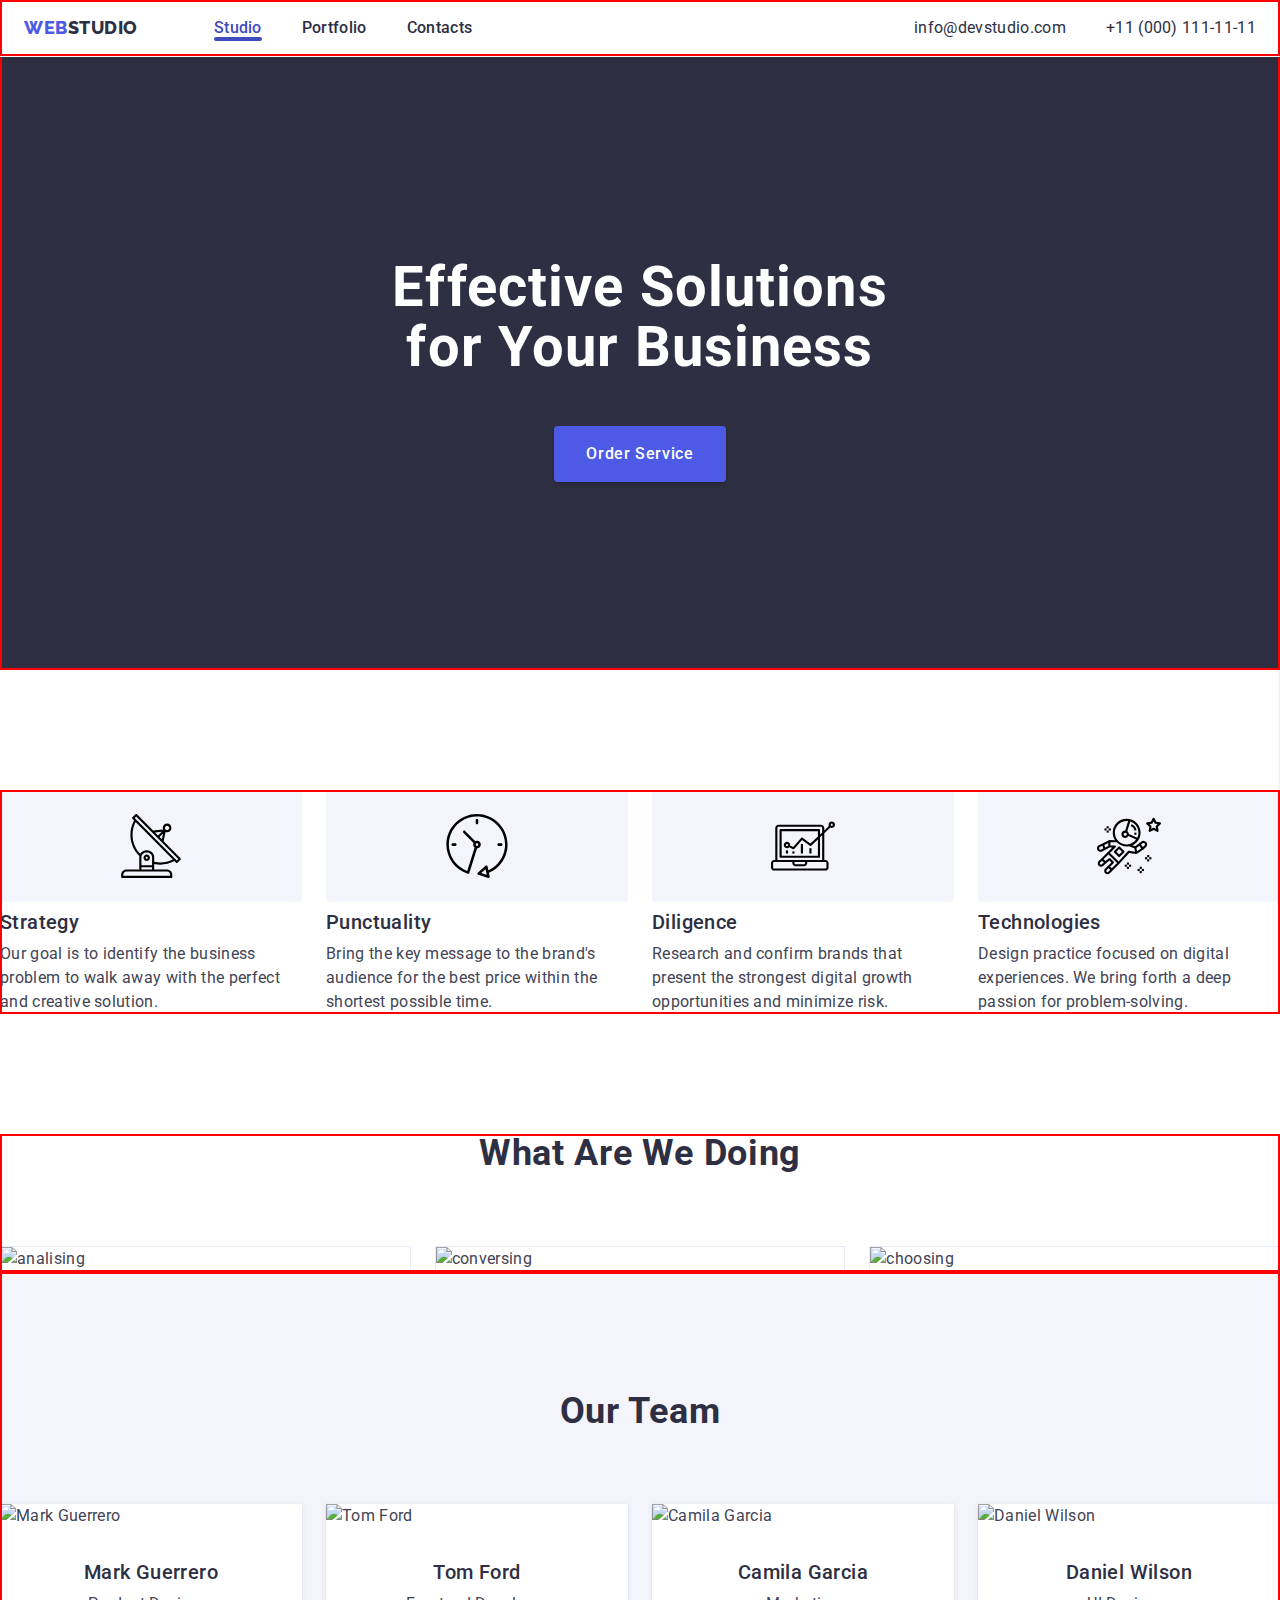
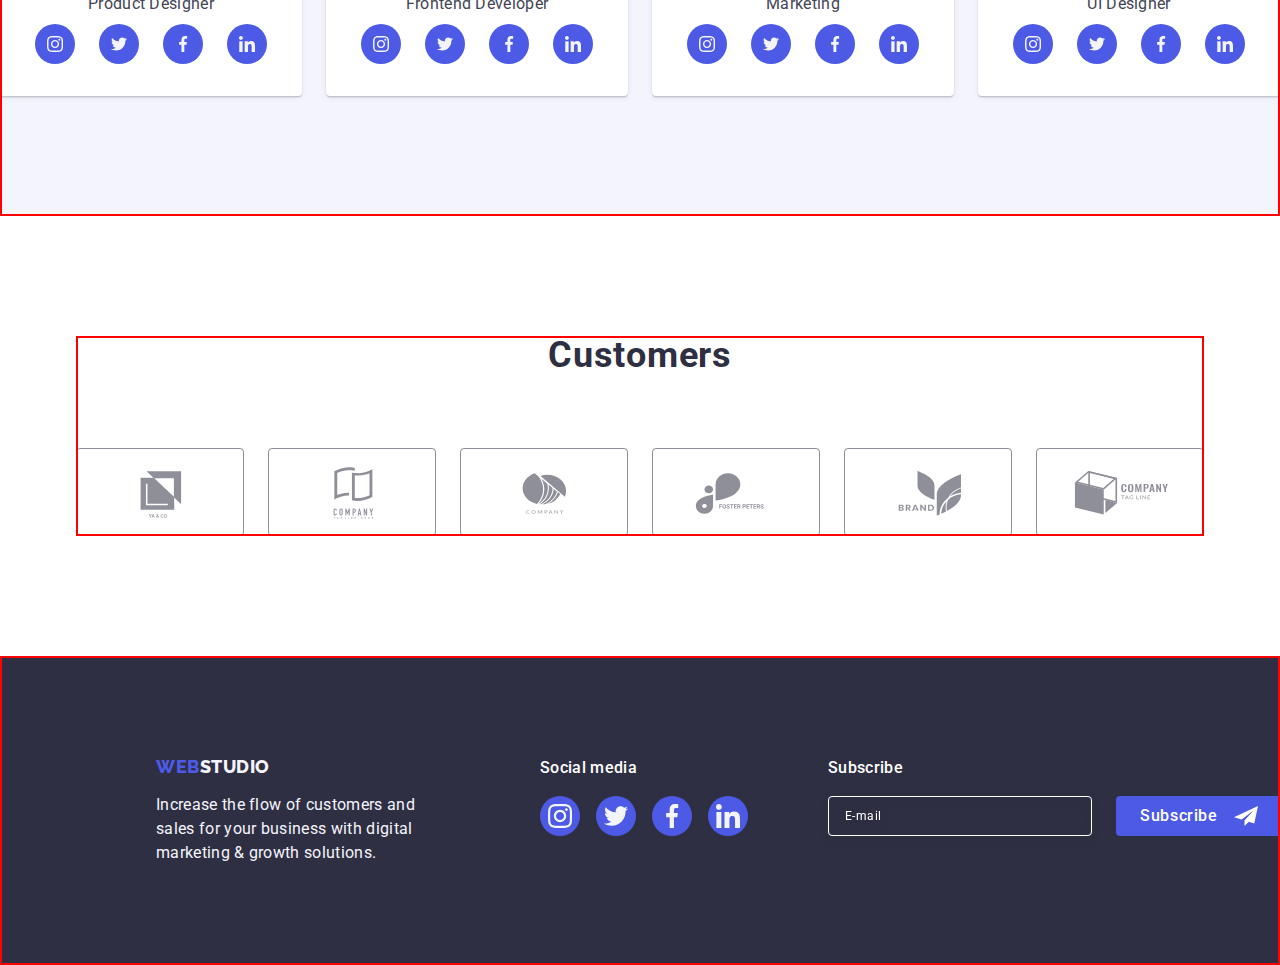
==== index.html @ 3c0c17c5 "menu" ====
<!DOCTYPE html>
<html lang=en>
    <head>
        <meta charset="utf-8"/>
        <meta name="viewport" content="width=device-width, initial-scale=1.0" />
        <title>Main page</title>
<!--Fonts-->     
        <link rel="preconnect" href="https://fonts.googleapis.com">
        <link rel="preconnect" href="https://fonts.gstatic.com" crossorigin>
        <link href="https://fonts.googleapis.com/css2?family=Raleway:wght@800&family=Roboto:wght@400;500;700&display=swap"
            rel="stylesheet">
<!--Normalize-->
        <link rel="stylesheet" href="https://cdn.jsdelivr.net/npm/modern-normalize@1.1.0/modern-normalize.min.css">

<!--Styles-->
        <link rel="stylesheet" href="./css/styles.css" />
</head>
    <body class="page">
        <header class="header">
            <div class="header-block container">
            <nav class="header-nav">
            <a class="logo link" href="./index.html">Web<span class="logo-studio">Studio</span></a>
            <ul class="list header-menu">
                <li class="header-list">
                    <a class="link header-link active" href="./index.html">Studio</a>
                </li>
                <li class="header-list">
                    <a class="link header-link" href="./portfolio.html">Portfolio</a>
                </li>
                <li class="header-list">
                    <a class="link header-link" href="">Contacts</a>
                </li>
            </ul>
            </nav>
            <address class="address">
            <ul class="list header-adress">
                <li class="address-list"><a class="link header-link" href="mailto:info@devstudio.com">info@devstudio.com</a></li>
                <li class="address-list"><a class="link header-link" href="tel:+110001111111">+11 (000) 111-11-11</a></li>
            </ul>
            </address>
            <button class="menu-toggle js-open-menu" aria-expanded="false" aria-controls="mobile-menu">
                <svg class="menu-toggle-icon" width="32" height="22">
                    <use href="./images/icons.svg#hamburger"></use>
                </svg>
            </button>
            </div>
        </header>
        <main class="main"> 
            <section class="section-top">
            <div class="container top-div">
            <h1 class="top-title">Effective Solutions 
                for Your Business</h1>
            <button class="top-btn" type="button" data-modal-open>Order Service</button>
            </div>
            </section>
            <section class="section preference">
                <div class="container preference-div">
                <h2 class="visually-hidden">Preferences</h2>
                <ul class="list preference-list">
                <li class="preference-block">
                    <div class="pref-icons">
                        <svg class="pref-svg" width="64" height="64">
                            <use href="./images/icons.svg#antenna"></use>
                        </svg>
                    </div>
                    <h3 class="preference-title">Strategy</h3>
                    <p class="preference-text">Our goal is to identify the business problem to walk away with the perfect and creative solution.</p>
                </li>
                <li class="preference-block">
                    <div class="pref-icons">
                        <svg class="pref-svg" width="64" height="64">
                            <use href="./images/icons.svg#clock"></use>
                        </svg>
                    </div>
                    <h3 class="preference-title">Punctuality</h3>
                    <p class="preference-text">Bring the key message to the brand's audience for the best price within the shortest possible time.</p>
                </li>
                <li class="preference-block">
                    <div class="pref-icons">
                        <svg class="pref-svg" width="64" height="64">
                            <use href="./images/icons.svg#diagram"></use>
                        </svg>
                    </div>
                    <h3 class="preference-title">Diligence</h3>
                    <p class="preference-text">Research and confirm brands that present the strongest digital growth opportunities and minimize risk.</p>
                </li>
                <li class="preference-block">
                    <div class="pref-icons">
                        <svg class="pref-svg" width="64" height="64">
                            <use href="./images/icons.svg#astronaut"></use>
                        </svg>
                    </div>
                    <h3 class="preference-title">Technologies</h3>
                    <p class="preference-text">Design practice focused on digital experiences. We bring forth a deep passion for problem-solving.</p>
                </li>
                </ul>
                </div>
            </section>
            <section class="section what">
                <div class="container what-div">
                <h2 class="section-title">What are we doing</h2>
                <ul class="list what-block">
                    <li class="what-item"><img src="./images/img1.jpg" alt="analising" width="360"></li>
                    <li class="what-item"><img src="./images/img2.jpg" alt="conversing" width="360"></li>
                    <li class="what-item"><img src="./images/img3.jpg" alt="choosing" width="360"></li>
                </ul>
                </div>
            </section>
            <section class="section team">
                <div class="container team-div">
                <h2 class="section-title">Our Team</h2>
                <ul class="team-list list">
                    <li class="team-item">
                        <img src="./images/teamcard1.jpg" alt="Mark Guerrero" width="264">
                        <div class="team-block">
                            <h3 class="team-title">Mark Guerrero</h3>
                            <p class="team-text">Product Designer</p>
                            <ul class="social-list">
                                <li class="social-links">
                                    <a href="" class="link" aria-label="instagram">
                                        <svg class="social-svg" width="16" height="16">
                                            <use href="./images/icons.svg#instagram"></use>
                                        </svg>
                                    </a>
                                </li>
                                <li class="social-links" aria-label="twitter">
                                    <a href="" class="link">
                                        <svg class="social-svg" width="16" height="16">
                                            <use href="./images/icons.svg#twitter"></use>
                                        </svg>
                                    </a>
                                </li>
                                <li class="social-links" aria-label="facebook">
                                    <a href="" class="link">
                                        <svg class="social-svg" width="16" height="16">
                                            <use href="./images/icons.svg#facebook"></use>
                                        </svg>
                                    </a>
                                </li>
                                <li class="social-links" aria-label="linkedin">
                                    <a href="" class="link">
                                        <svg class="social-svg" width="16" height="16">
                                            <use href="./images/icons.svg#linkedin"></use>
                                        </svg>
                                    </a>
                                </li>
                            </ul>
                        </div>
                    </li>
                    <li class="team-item">
                        <img src="./images/teamcard2.jpg" alt="Tom Ford" width="264">
                        <div class="team-block">
                            <h3 class="team-title">Tom Ford</h3>
                            <p class="team-text">Frontend Developer</p>
                            <ul class="social-list">
                                <li class="social-links">
                                    <a href="" class="link" aria-label="instagram">
                                        <svg class="social-svg" width="16" height="16">
                                            <use href="./images/icons.svg#instagram"></use>
                                        </svg>
                                    </a>
                                </li>
                                <li class="social-links" aria-label="twitter">
                                    <a href="" class="link">
                                        <svg class="social-svg" width="16" height="16">
                                            <use href="./images/icons.svg#twitter"></use>
                                        </svg>
                                    </a>
                                </li>
                                <li class="social-links" aria-label="facebook">
                                    <a href="" class="link">
                                        <svg class="social-svg" width="16" height="16">
                                            <use href="./images/icons.svg#facebook"></use>
                                        </svg>
                                    </a>
                                </li>
                                <li class="social-links" aria-label="linkedin">
                                    <a href="" class="link">
                                        <svg class="social-svg" width="16" height="16">
                                            <use href="./images/icons.svg#linkedin"></use>
                                        </svg>
                                    </a>
                                </li>
                            </ul>
                        </div>
                    </li>
                    <li class="team-item">
                        <img src="./images/teamcard3.jpg" alt="Camila Garcia" width="264">
                        <div class="team-block">
                            <h3 class="team-title">Camila Garcia</h3>
                            <p class="team-text">Marketing</p>
                            <ul class="social-list">
                                <li class="social-links">
                                    <a href="" class="link" aria-label="instagram">
                                        <svg class="social-svg" width="16" height="16">
                                            <use href="./images/icons.svg#instagram"></use>
                                        </svg>
                                    </a>
                                </li>
                                <li class="social-links" aria-label="twitter">
                                    <a href="" class="link">
                                        <svg class="social-svg" width="16" height="16">
                                            <use href="./images/icons.svg#twitter"></use>
                                        </svg>
                                    </a>
                                </li>
                                <li class="social-links" aria-label="facebook">
                                    <a href="" class="link">
                                        <svg class="social-svg" width="16" height="16">
                                            <use href="./images/icons.svg#facebook"></use>
                                        </svg>
                                    </a>
                                </li>
                                <li class="social-links" aria-label="linkedin">
                                    <a href="" class="link">
                                        <svg class="social-svg" width="16" height="16">
                                            <use href="./images/icons.svg#linkedin"></use>
                                        </svg>
                                    </a>
                                </li>
                            </ul>
                        </div>
                    </li>
                    <li class="team-item">
                        <img src="./images/teamcard4.jpg" alt="Daniel Wilson" width="264">
                        <div class="team-block">
                            <h3 class="team-title">Daniel Wilson</h3>
                            <p class="team-text">UI Designer</p>
                            <ul class="social-list">
                                <li class="social-links">
                                    <a href="" class="link" aria-label="instagram">
                                        <svg class="social-svg" width="16" height="16">
                                            <use href="./images/icons.svg#instagram"></use>
                                        </svg>
                                    </a>
                                </li>
                                <li class="social-links" aria-label="twitter">
                                    <a href="" class="link">
                                        <svg class="social-svg" width="16" height="16">
                                            <use href="./images/icons.svg#twitter"></use>
                                        </svg>
                                    </a>
                                </li>
                                <li class="social-links" aria-label="facebook">
                                    <a href="" class="link">
                                        <svg class="social-svg" width="16" height="16">
                                            <use href="./images/icons.svg#facebook"></use>
                                        </svg>
                                    </a>
                                </li>
                                <li class="social-links" aria-label="linkedin">
                                    <a href="" class="link">
                                        <svg class="social-svg" width="16" height="16">
                                            <use href="./images/icons.svg#linkedin"></use>
                                        </svg>
                                    </a>
                                </li>
                            </ul>
                        </div>
                    </li>
                </ul>
                </div>
            </section>
            <section class="section clients">
                <div class="container clients-div">
                    <h2 class="section-title">Customers</h2>
                    <ul class="clients-list">
                        <li class="clients-block">
                          <a href="" class="clients-links link">      
                            <svg class="clients-logo" width="104" height="56">
                                <use href="./images/icons.svg#logoc1"></use>
                            </svg>
                          </a>  
                        </li>
                        <li class="clients-block">
                          <a href="" class="clients-links link">      
                            <svg class="clients-logo" width="104" height="56">
                                <use href="./images/icons.svg#logoc2"></use>
                            </svg>
                          </a>  
                        </li>
                        <li class="clients-block">
                          <a href="" class="clients-links link">      
                            <svg class="clients-logo" width="104" height="56">
                                <use href="./images/icons.svg#logoc3"></use>
                            </svg>
                          </a>  
                        </li>
                        <li class="clients-block">
                          <a href="" class="clients-links link">      
                            <svg class="clients-logo" width="104" height="56">
                                <use href="./images/icons.svg#logoc4"></use>
                            </svg>
                          </a>  
                        </li>
                        <li class="clients-block">
                          <a href="" class="clients-links link">      
                            <svg class="clients-logo" width="104" height="56">
                                <use href="./images/icons.svg#logoc5"></use>
                            </svg>
                          </a>  
                        </li>
                        <li class="clients-block">
                          <a href="" class="clients-links link">      
                            <svg class="clients-logo" width="104" height="56">
                                <use href="./images/icons.svg#logoc6"></use>
                            </svg>
                          </a>  
                        </li>
                    </ul>
                </div>
            </section>
        </main>
        <footer class="footer">
            <div class="footer-block container">
                <div class="footer-logo-block">
                    <a class="footer-logo logo link" href="./index.html">Web<span class="logo-studio">Studio</span></a>
                    <p class="footer-text">Increase the flow of customers and sales for your business with digital marketing & growth solutions.</p>
                </div>
                <div class="footer-social-block">
                    <p class="footer-social-title">Social media</p>
                    <ul class="footer-list">
                        <li class="footer-social">
                            <a href="" class="footer-social-links link">
                            <svg class="footer-svg" width="24" height="24">
                                <use href="./images/icons.svg#instagram"></use>
                            </svg>
                            </a>
                            </li>
                        <li class="footer-social">
                            <a href="" class="footer-social-links link">
                                <svg class="footer-svg" width="24" height="24">
                                    <use href="./images/icons.svg#twitter"></use>
                                </svg>
                            </a>
                        </li>
                        <li class="footer-social">
                            <a href="" class="footer-social-links link">
                                <svg class="footer-svg" width="24" height="24">
                                    <use href="./images/icons.svg#facebook"></use>
                                </svg>
                            </a>
                        </li>
                        <li class="footer-social">
                            <a href="" class="footer-social-links link">
                                <svg class="footer-svg" width="24" height="24">
                                    <use href="./images/icons.svg#linkedin"></use>
                                </svg>
                            </a>
                        </li>
                    </ul>
                </div>
                <div class="footer-subs-block">
                    <p class="footer-subs-title">Subscribe</p>
                    <form class="footer-subs-form">
                        <label class="footer-subs-label">
                            <input type="email" name="subs-email" class="footer-subs-input" placeholder="E-mail"/>
                        </label>
                        <button type="submit" class="btn-footer">Subscribe
                            <svg class="footer-subs-svg" width="24" height="24">
                                <use href="./images/icons.svg#plane"></use>
                            </svg>
                        </button>
                    </form>
                </div>
            </div>
        </footer>
            <div class="modalwind is-hidden" data-modal>
                <div class="modal-form">
                <button class="modal-btn" type="button" data-modal-close>
                    <svg class="modal-svg" width="8" height="8">
                        <use href="./images/icons.svg#close"></use>
                    </svg>
                </button>
                <p class="form_capitel">Leave your contacts and we will call you back</p>
                <form name="callback_form" class="callback-form">
                    <div class="modal-form-block">
                    <label class="modal-form-field" for="user-name">Name</label>
                        <div class=modal-form-label>
                            <input id="user-name" class="modal-form-input" type="text" name="user-name" />
                            <svg class="modal-form-icon" width="18" height="24">
                                <use href="./images/icons.svg#person"></use>
                            </svg>
                        </div>
                    </div>
                    <div class="modal-form-block">
                        <label class="modal-form-field" for="user-phone">Phone</label>
                        <div class=modal-form-label>
                            <input class="modal-form-input" id="user-phone" type="tel" name="user-phone" />
                            <svg class="modal-form-icon" width="18" height="24">
                                <use href="./images/icons.svg#phone"></use>
                            </svg>
                        </div>
                    </div>
                    <div class="modal-form-block">
                    <label class="modal-form-field" for="user-email">Email</label>
                        <div class=modal-form-label>
                            <input class="modal-form-input" id="user-email" type="email" name="user-email" />
                            <svg class="modal-form-icon" width="18" height="24">
                                <use href="./images/icons.svg#email"></use>
                            </svg>
                        </div>
                    </div>
                    <div class="modal-form-comment">
                    <label class="modal-form-field" for="user-comment">Comment</label>
                        <textarea name="user-comment" class="modal-form-textarea" id="user-comment" placeholder="Text input" rows="4"></textarea>
                    </div>
                    <div class="modal-agreement-block">
                        <input class="modal-form-checkbox visually-hidden" type="checkbox" name="user-privacy" id="user-privacy" value="true"/>
                        <label class="modal-form-agreement" for="user-privacy">
                        <span class="modal-form-custom-checkbox">
                            <svg class="modal-form-checkbox-icon" width="10" height="8">
                                <use href="./images/icons.svg#click"></use>
                            </svg>
                        </span>
                        I accept the terms and conditions of the
                        <a class="modal-form-link link" href="#">Privacy Policy</a>
                        </label>
                    </div>
                    <button type="submit" class="submit-btn">Send</button>
                </form>
                </div>
            </div>
        <div class="menu-container js-menu-container" id="mobile-menu">
            <button class="modal-btn js-close-menu" type="button">
                <svg class="modal-svg" width="8" height="8">
                    <use href="./images/icons.svg#close"></use>
                </svg>
            </button>
        
            <ul class="mobile-menu">
                <li class="mobile-menu-item">
                    <a class="mobile-menu-link link" href="">Studio</a>
                </li>
                <li class="mobile-menu-item">
                    <a class="mobile-menu-link link" href="">Portfolio</a>
                </li>
                <li class="mobile-menu-item">
                    <a class="mobile-menu-link link" href="">Contacts</a>
                </li>
            </ul>
            <ul class="list mobile-adress">
                <li class="mobile-address-item">
                    <a class="link mobile-phone" href="tel:+110001111111">+11 (000) 111-11-11</a>
                </li>
                <li class="mobile-address-item">
                    <a class="link mobile-email" href="mailto:info@devstudio.com">info@devstudio.com</a>
                </li>
            </ul>
            <ul class="mobile-networks">
                <li class="mobile-networks-item">
                    <a href="" class="link mobile-networks-link" aria-label="instagram">
                        <svg class="mobile-networks-icon" width="24" height="24">
                            <use href="./images/icons.svg#instagram"></use>
                        </svg>
                    </a>
                </li>
                <li class="mobile-networks-item" aria-label="twitter">
                    <a href="" class="link mobile-networks-link">
                        <svg class="mobile-networks-icon" width="24" height="24">
                            <use href="./images/icons.svg#twitter"></use>
                        </svg>
                    </a>
                </li>
                <li class="mobile-networks-item" aria-label="facebook">
                    <a href="" class="link mobile-networks-link">
                        <svg class="mobile-networks-icon" width="24" height="24">
                            <use href="./images/icons.svg#facebook"></use>
                        </svg>
                    </a>
                </li>
                <li class="mobile-networks-item" aria-label="linkedin">
                    <a href="" class="link mobile-networks-link">
                        <svg class="mobile-networks-icon" width="24" height="24">
                            <use href="./images/icons.svg#linkedin"></use>
                        </svg>
                    </a>
                </li>
            </ul>
        </div>
        <script src="./js/modal.js"></script>
        <script src="./js/mobile-menu.js"></script>
    </body>
</html>
---- css/styles.css ----
:root {
    --primary-color: #4D5AE5;
    --pressed-color: #404BBF;
    --dark-color: #2E2F42;
    --seccess-color: #31D0AA;
    --text-color:#434455;
    --subtitle-color: #8E8F99;
    --accent-color:#E7E9FC;
    --light-color: #F4F4FD;
    --overlay-color: #2E2F42;
    --hero-back-color:#2E2F42;
    --white-back-color: #FFFFFF;
    --modal-back-color: #FCFCFC;
  }

body {
    font-family: Roboto, sans-serif;
    font-size: 16px;
    line-height: 24px;
    letter-spacing: 0.32px;
    color: var(--text-color);
    background-color: var(--white-back-color);
}

h1,
h2,
h3,
h4,
h5,
h6,
p {
    margin: 0;
}

ol,ul {
list-style: none;
margin: 0;
padding-left: 0;
}

a {
    text-decoration:none;
    color:currentColor
  }

h2 {
 color: var(--dark-color);
text-align: center;
font-size: 36px;
font-weight: 700;
line-height: 1.11;
letter-spacing: 0.72px;
text-transform: capitalize;
}

h3 {
    color: var(--dark-color);
    font-size: 20px;
    font-weight: 500;
    letter-spacing: 0.4px;
    line-height: 1.2;
}

img {
    display: block;
    max-width: 100%;
    height: auto;
}

button {
    cursor: pointer;
    border: none;
    border-radius: 4px;
}
.container {
    min-width: 320px;
    max-width:428px;
    margin-left: auto;
    margin-right: auto;
    padding-left: 16px;
    padding-right: 16px;

    outline: red 2px solid;
    outline-offset: -2px;
}

@media only screen and (min-width: 768px) {
  .container {
      max-width: 768px;
  } 
}

@media only screen and (min-width: 1128px) {
    .container {
        max-width: 1440px;
        padding: 0;
    }
}

.visually-hidden {
    position: absolute;
    width: 1px;
    height: 1px;
    margin: -1px;
    border: 0;
    padding: 0;
    white-space: nowrap;
    clip-path: inset(100%);
    clip: rect(0 0 0 0);
    overflow: hidden;
}

.link {
    text-decoration: none;
    list-style: none;
}
.link:hover,
.link:focus {
    color: var(--pressed-color);
}
.page {
}
/* HEADER */
.header {
    width: 100%;
    position: fixed;
    z-index: 1;
    border-bottom: 1px solid var(--modal-back-color);
    background: var(--white-back-color);
    box-shadow: 0px 1px 6px 0px rgba(46, 47, 66, 0.08), 0px 1px 1px 0px rgba(46, 47, 66, 0.16), 0px 2px 1px 0px rgba(46, 47, 66, 0.08);

}
.header-block {
    padding: 16px 24px;
    display: flex;
    align-items: center;
    background: var(--white-back-color);
}
.header-nav {
    display: flex;
    align-items: center;
}
.logo { 
    font-size: 18px;
    font-family: "Raleway", sans-serif;
    font-weight: 800;
    line-height: 1.17;
    letter-spacing: 0.54px;
    text-transform: uppercase;
    color: var(--primary-color);
    margin-right: 76px;
}
.logo-studio {
    color: var(--dark-color)
}
.header-menu {
    gap: 40px;
    display: flex;
}

.header-link {
    position: relative;
    color: var(--dark-color);
    transition: color 250ms cubic-bezier(0.4, 0, 0.2, 1);
}
.header-list {
    color: var(--dark-color);
    font-weight: 500;
    display: flex;
    gap: 20px;
}
.header-link:focus,
.header-link:hover {
    color: var(--pressed-color);
}
.header-link.active {
    color: var(--pressed-color);
}
.header-link.active::after {
    content: '';
    display: block;
    position: absolute;
    bottom:-1px;
    left:0;
    width: 100%;
    height: 4px;
    border-radius: 2px;
    border-color: transparent;
    background: var(--pressed-color);
}
.address {
    font-style: normal;
    margin-left: auto;
}
.header-adress {
    display: flex;
    gap: 40px;
    justify-content: end;
    transition: color 250ms cubic-bezier(0.4, 0, 0.2, 1);
}
@media only screen and (max-width: 767px) {
.header-adress {
    display: none;
  }
  .header-menu {
    display: none;
  }
}
/* MAIN */

.main {
}
.section {
}
.section-top {
    max-width: 1440px;
    margin: 0 auto;
}
.top-div {
    display: flex;
    flex-direction: column;
    align-items: center;
    justify-content: center;
    background-color: var(--dark-color);
    padding: 188px 0;
    background-image: linear-gradient(rgba(46, 47, 66, 0.70), rgba(46, 47, 66, 0.70)),
        url("../images/topbg.jpg");
    background-repeat: no-repeat;
    background-position: center;
    background-size: cover;
    padding-top: 258px;
}
.top-title {
color: var(--white-back-color);
font-size: 56px;
font-weight: 700;
line-height: 1.07;
letter-spacing: 1.12px;
text-align: center;
max-width: 496px;
}

@media only screen and (max-width: 767px) {
   .top-title {
    font-size: 36px;
    letter-spacing: 0.72px;
    text-transform: capitalize;
  }
}

.top-btn {
display: block;
color: var(--white-back-color);
font-weight: 500;
letter-spacing: 0.64px;
line-height: 1.5;
background-color: var(--primary-color);
cursor: pointer;
min-width: 169px; 
height: 56px;
padding: 16px 32px;
border-radius: 4px ;
gap: 10px;
box-shadow: 0px 4px 4px 0px #00000026;
margin-top: 72px;
transition: background-color 250ms cubic-bezier(0.4, 0, 0.2, 1);
}

@media only screen and (min-width: 768px) {
  .top-btn {
    margin-top: 36px;
  }
}

@media only screen and (min-width: 1128px) {
    .top-btn {
        margin-top: 48px;
    }
}
.top-btn:focus,
.top-btn:hover {
    background-color: var(--pressed-color);
}
.preference {
    padding: 96px 0;
}
@media only screen and (min-width: 1128px) {
.preference {
        padding: 120px 0;
    }
}

.preference-list {
    display: flex;
    column-gap: 24px;
    row-gap: 72px;
    flex-wrap: wrap;
}
@media only screen and (max-width: 767px) {
    .preference-list {
    flex-direction: column;

  }
}
@media only screen and (min-width: 768px) {
    .preference-block {
        width: calc((100% - 24px) / 2);
    }
}

@media only screen and (min-width: 1128px) {
  .preference-block {
      width: calc((100% - 72px) / 4);
  } 
}

.pref-icons {
    width:100%;
    height:112px;
    flex-shrink: 0;
    border-radius: 4px;
    background-color: var(--light-color);
    display: flex;
    align-items: center;
    justify-content: center;
    margin-bottom: 8px;
}
@media only screen and (max-width: 1127px) {
.pref-icons {
    display: none;
  }
}
.pref-svg {
    margin: 24px 100px;
}

.preference-title { 
    margin-bottom: 8px;
}

@media only screen and (max-width: 1127px) {
  .preference-title {
    margin-bottom: 8px;
    font-size: 36px;
    font-weight: 700;
    line-height: 1.11;
    letter-spacing: 0.72px;
    text-transform: capitalize;
  }
  .preference-text {
    font-size: 16px;
    font-weight: 500;
    line-height: 1.5;
    letter-spacing: 0.32px;
  } 
}
@media only screen and (max-width: 1127px) {
  .what {
      padding-bottom: 120px;
      display: none;
  } 
}
.what .section-title {
    margin-bottom: 72px;
}
.what-block {
    display: flex;
    gap: 24px;
}
.what-item {
    border: 1px solid var(--accent-color);
    width: calc((100% - 48px) / 3);
}
.team {

}
.team-div {
    background-color: var(--light-color);
    padding: 96px 0;
}
@media only screen and (min-width: 1128px) {
  .team-div {
      padding: 120px 0;
  } 
}
.team img {
 
}
.team-block {
    padding: 32px 0;
}
.team .section-title {
    margin-bottom: 72px;
}
.team-list {
    display: flex;
    flex-direction: column;
    flex-wrap: wrap;
    row-gap: 72px;
    column-gap: 24px;
    align-items: center;
    justify-content: center;
}
@media only screen and (min-width: 768px) {
  .team-list {
    flex-direction:row;
  }
}

.team-item {
    background: var(--white-back-color);
    border-radius: 0px 0px 4px 4px;
    box-shadow: 0px 1px 6px rgba(46, 47, 66, 0.08),
            0px 1px 1px rgba(46, 47, 66, 0.16),
            0px 2px 1px rgba(46, 47, 66, 0.08);
}
@media only screen and (min-width: 1128px) {
  .team-item {
      width: calc((100% - 72px) / 4);
  } 
}

.team-title {
    line-height: 1.2;
    text-align: center;
    margin-bottom: 8px
}
.team-text {
    text-align: center;
}
.social-list {
    display: flex;
    justify-content: center;
    align-items: center;
    gap: 24px;
    margin-top: 8px;
}

.social-links {
    width: 40px;
    height: 40px;
    flex-shrink: 0;
}
.social-links .link {
    width: 100%;
    height: 100%;
    background-color: var(--primary-color);
    border-radius:50%;
    display: flex;
    align-items: center;
    justify-content: center;
    transition: background-color 250ms cubic-bezier(0.4, 0, 0.2, 1);
}
.social-links .link:focus,
.social-links .link:hover {
background-color: var(--pressed-color);
}

.social-svg {
    margin: 12px;
    fill: var(--light-color)}

.clients {
    display: flex;
    justify-content: center;
    align-items: center;
    padding: 96px 0
}
@media only screen and (min-width: 1128px) {
  .clients {
      padding: 120px 0
  }
}
.clients-div .section-title {
        margin-bottom: 72px;
}
.clients-div {
    padding: 0;
    flex-shrink: 0;
}
@media only screen and (min-width: 768px) {
    .clients-div {
        max-width: 552px;
    }
}
@media only screen and (min-width: 1128px) {
  .clients-div {
      max-width: 1128px;
      height: 200px;
  }
}
.clients-list {
    display: flex;
    flex-wrap: wrap;
    align-items: center;
    justify-content: center;
    row-gap: 72px;
    column-gap: 16px;
}

@media only screen and (min-width: 768px) {
  .clients-list {
    column-gap: 24px;
  }
}

@media only screen and (min-width: 1128px) {
  .clients-list {
      display: flex;
      align-items: flex-start;
  } 
}
.clients-block {
    width: 168px;
    height: 88px;
    flex-shrink: 0;
}
@media only screen and (max-width: 767px) {
  .clients-block {
      width: 190px;
  }
}
.clients-links {
    width: 100%;
    height: 100%;
    border: 1px solid var(--subtitle-color);
    border-radius:4px;
    display: flex;
    justify-content: center;
    align-items: center;
    color: var(--subtitle-color);
    transition: border-color 250ms cubic-bezier(0.4, 0, 0.2, 1),
        color 250ms cubic-bezier(0.4, 0, 0.2, 1);
}
.clients-links:focus,
.clients-links:hover {
    color: var(--pressed-color);
    border-color: var(--pressed-color);
}
.clients-logo {
    margin: 16px 32px;
    fill: currentColor;
}
@media only screen and (max-width: 767px) {
  .clients-logo {
      margin: 16px 40px;
  }
}
/* FOOTER */

.footer {

}

.footer-block {
    padding: 96px 0;
    background-color: var(--dark-color);
    display: flex;
    gap: 72px;
    flex-direction: column;
    justify-content: center;
    align-items: center;
}
@media only screen and (min-width: 768px) {
  .footer-block {
    flex-wrap: wrap;
      flex-direction: row;
      justify-content: left;
      align-items: flex-start;
      gap: 24px;
    padding: 96px 0 96px 108px;
  } 
}
@media only screen and (min-width: 1128px) {
  .footer-block {
        padding: 100px 0 100px 156px;
        flex-wrap: nowrap;
      align-items: baseline;
      gap: 0;
  } 
}
@media only screen and (max-width: 767px) {
  .footer-logo-block {
    display: flex;
    flex-direction: column;
    align-items: center;
  } 
}
.footer-logo {
    display: inline-block;
    margin-bottom: 16px;
    margin-right: 0;
}
.footer .logo-studio {
    color: var(--light-color);
}
.footer-text {
    width: 264px;
    color: var(--light-color);
}
.footer-social-block {
    margin-left: 0px;
        display: flex;
        margin-left: 0px;
        flex-wrap: wrap;
        justify-content: center;
        flex-direction: column;
        align-items: center;
}    
@media only screen and (min-width: 768px) {
    .footer-social-block {
        margin-left: 0px;
        align-items: start;
        flex-direction: column;
    }
}

@media only screen and (min-width: 1128px) {
  .footer-social-block {
      margin-left: 120px;
  } 
}
.footer-social-title {
    color: var(--white-back-color);
    font-size: 16px;
    font-weight: 500;
    line-height: 24px;
    letter-spacing: 0.32px;
    margin-bottom: 16px;
}
.footer-list {
    flex-direction: row;
    display: flex;
    align-items: flex-start;
    gap: 16px;
}

.footer-social {
    width: 40px;
    height: 40px;
    flex-shrink: 0;
}
.footer-social-links {
    width: 100%;
    height: 100%;
    flex-shrink: 0;
    border-radius: 50%;
    background-color: var(--primary-color);
    display: flex;
    justify-content: center;
    align-items: center;
    transition: background-color 250ms cubic-bezier(0.4, 0, 0.2, 1);
}
.footer-social-links:hover,
.footer-social-links:focus {
    background-color: var(--seccess-color);
}
.footer-svg {
    fill: var(--light-color);
    margin: 8px;
}

  .footer-subs-block {
      margin-left: 0px;
  } 
@media only screen and (min-width: 1128px) {
    .footer-subs-block {
        margin-left: 80px;
    }
}

.footer-subs-title {
    color: var(--white-back-color);
    font-weight: 500;
    line-height: 1.5;
    letter-spacing: 0.32px;
    margin-bottom: 16px;
}

@media only screen and (max-width: 767px) {
  .footer-subs-title {
text-align: center;
      margin-bottom: 16px;
  } 
}
.footer-subs-form {
    display: flex;
    gap: 24px;
}
@media only screen and (max-width: 767px) {
  .footer-subs-form {
      display: flex;
      flex-direction: column;
      justify-content: center;
      align-items: center;
      gap: 16px;
  } 
}
.footer-subs-label {}

.footer-subs-input {
    width: 264px;
    height: 40px;
    flex-shrink: 0;
    background-color: transparent;
    border-radius: 4px;
    border: 1px solid var(--white-back-color);
    filter: drop-shadow(0px 4px 4px rgba(0, 0, 0, 0.15));
    padding-left: 16px;
    color: var(--white-back-color);
    font-size: 12px;
    font-weight: 400;
    line-height: 1.5;
    letter-spacing: 0.48px;
}
.footer-subs-input::placeholder {
    color: var(--white-back-color);
}

.btn-footer {
    display: flex;
    min-width: 165px;
    height: 40px;
    padding: 8px 24px;
    justify-content: center;
    align-items: center;
    border-radius: 4px;
    background: var(--primary-color);
    border: none;
    color: var(--white-back-color);
    font-weight: 500;
    line-height: 1.5;
    letter-spacing: 0.64px;
    font-size: 16px;
}

.footer-subs-svg {
    margin-left: 16px;
    fill: var(--white-back-color);
}

/* PORTFOLIO */

.port {
    padding-top: 172px;
    padding-bottom: 120px;
}
.filter {
    display: flex;
    gap: 24px;
    justify-content: center;
    margin-bottom: 72px;
}
.filter-list {
}
.filter-btn {
    color: var(--primary-color);
    font-family: "Roboto", sans-serif;
    line-height: 1.5;
    font-weight: 500;
    letter-spacing: 0.04em;
    cursor: pointer;
    background-color: var(--light-color);
    padding: 12px 24px 12px 24px ;
    border-radius: 4px;
    border: 1px solid var(--accent-color);
    transition: color 250ms cubic-bezier(0.4, 0, 0.2, 1),
        background-color 250ms cubic-bezier(0.4, 0, 0.2, 1),
        border-color 250ms cubic-bezier(0.4, 0, 0.2, 1),
        box-shadow 250ms cubic-bezier(0.4, 0, 0.2, 1);
}
.filter-btn:hover,
.filter-btn:focus {
    color: var(--white-back-color);
    background-color: var(--pressed-color);
    border: 1px solid transparent;
    box-shadow: 0px 3px 1px rgba(0, 0, 0, 0.1), 0px 2px 1px rgba(0, 0, 0, 0.08), 0px 2px 2px rgba(0, 0, 0, 0.12);
}

.portfolio-list {
    flex-wrap: wrap;
    column-gap: 24px;
    row-gap: 48px;
}
.cards{
}
.overlay-block {
position: relative;
overflow: hidden;
}
.cards-block {
    padding: 32px 16px;
    border: 1px solid var(--accent-color);
    border-top: none;
}
.cards-list {
    background: var(--white-back-color);
    border: 1px solid var(--accent-color);
    width: calc((100% - 48px) / 3);
}
.cards-links {
    display: block;
    transition: box-shadow 250ms cubic-bezier(0.4, 0, 0.2, 1);
}
.cards-links:hover,
.cards-links:focus {
    box-shadow: 0px 1px 6px rgba(46, 47, 66, 0.08), 0px 1px 1px rgba(46, 47, 66, 0.16), 0px 2px 1px rgba(46, 47, 66, 0.08);
}
.cards-links:hover .overlay-text,
.cards-links:focus .overlay-text {
    transform: translateY(0%);
}
.overlay-text {
    position: absolute;
    top: 0;
    color: var(--light-color);
    font-size: 16px;
    font-style: normal;
    font-weight: 400;
    line-height: 1.5;
    letter-spacing: 0.32px;
    background-color: var(--primary-color);
    height: 100%;
    width: 100%;
    padding: 40px 32px;
    transform: translateY(100%);
    transition: transform 250ms cubic-bezier(0.4, 0, 0.2, 1);
}
.cards-title {
    font-weight: 500;
    font-size: 20px;
    line-height: 1.2;
    letter-spacing: 0.02em;
    margin-bottom: 8px;
    text-align: left;
}
.cards-text {
}
/* MODAL WINDOW */
.modalwind {
    position: fixed;
    top: 0;
    left: 0;
    z-index: 100;
    width: 100%;
    height: 100%;
    background: rgba(46, 47, 66, 0.4);
    transition: opacity 250ms cubic-bezier(0.4, 0, 0.2, 1), visibility 250ms cubic-bezier(0.4, 0, 0.2, 1); 
    opacity: 1;
    visibility: visible;
    pointer-events: initial;
}

.modalwind.is-hidden {
    opacity: 0;
    visibility: hidden;
    pointer-events: none;
}

.modal-form {
    position: absolute;
    top: 50%;
    left: 50%;
        padding: 72px 24px 24px 24px;
    transform: translate(-50%, -50%) scale(1);

    width: 408px;
    min-height: 584px;
    background-color: var(--modal-back-color);
    border-radius: 4px;

    box-shadow: 0px 2px 1px 0px rgba(0, 0, 0, 0.20), 0px 1px 3px 0px rgba(0, 0, 0, 0.12), 0px 1px 1px 0px rgba(0, 0, 0, 0.14);

    transition: transform 250ms cubic-bezier(0.4, 0, 0.2, 1); 
}

.modal-btn {
    position: absolute;
    z-index: 10;
    top: 24px;
    right: 24px;
    width: 24px;
    height: 24px;
    flex-shrink: 0;
    border: 1px solid rgba(0, 0, 0, 0.1);
    border-radius: 50%;
    background-color: var(--accent-color);
    display: flex;
    justify-content: center;
    align-items: center;
    padding: 0;
    transition: background-color 250ms cubic-bezier(0.4, 0, 0.2, 1), border 250ms cubic-bezier(0.4, 0, 0.2, 1);
}
.modal-btn:hover,
.modal-btn:focus {
    background-color: #404bbf;
    border: none;
}

.modal-svg {
    stroke: var(--dark-color);
    transition: fill 250ms cubic-bezier(0.4, 0, 0.2, 1);
}
.modal-btn:hover .modal-svg,
.modal-btn:focus .modal-svg{
    fill: #ffffff;
}

.callback-form {
    color: var(--subtitle-color);
    font-size: 12px;
    font-weight: 400;
    line-height: 1.1;
    letter-spacing: 0.48px;
}
.form_capitel {
    width: 360px;
    margin-bottom: 16px;
    color: var(--dark-color);
    text-align: center;
    font-weight: 500;
    line-height: 1.5;
    letter-spacing: 0.32px;
}
.modal-form-block {
    margin-bottom: 8px;

}
.modal-form-field {
    position: relative;
    display: block;
    margin-bottom: 4px;
    line-height: 1.17;
}

.modal-form-label {
    position: relative;
    display: block;
    margin-bottom: 4px;
}


.modal-form-input {
    width: 100%;
    height: 40px;
    font-size: 18px;
    color: var(--overlay-color);
    border-radius: 4px;
    border: 1px solid rgba(46, 47, 66, 0.4);
    outline: transparent;
    background-color: transparent;
    padding: 8px 38px;
    transition: border-color 250ms cubic-bezier(0.4, 0, 0.2, 1);
}

.modal-form-input:focus {
    border-color: var(--primary-color);
}
.modal-form-textarea {
    width: 100%;
    height: 120px;
    padding: 8px 16px;
    
    font-size: 12px;
    font-weight: 400;
    line-height: 1.17;
    letter-spacing: 0.48px;
    color: rgba(46, 47, 66, 0.4);
    outline: transparent;
    border-radius: 4px;
    border: 1px solid rgba(46, 47, 66, 0.4);
    resize: none;
    transition: border-color 250ms cubic-bezier(0.4, 0, 0.2, 1);
    background-color: transparent;
}
.modal-form-comment {
    margin-bottom: 16px;
}
.modal-form-textarea::placeholder {
    font-size: 12px;
}

.modal-form-textarea:focus {
    border-color: var(--primary-color);
}
.modal-form-icon {
    position: absolute;
    left: 16px;
    bottom: 11px;
    fill: var(--overlay-color);
    top: 50%;
    transform: translateY(-50%);
    transition: fill 250ms cubic-bezier(0.4, 0, 0.2, 1);
}

.modal-form-input:focus+.modal-form-icon {
   fill: var(--primary-color);
}
.submit-btn {
    display: block;
    margin: 0 auto;
    padding: 16px 32px;
    min-width: 169px;
    border-radius: 4px;
    background: var(--primary-color);
    box-shadow: 0px 4px 4px 0px rgba(0, 0, 0, 0.15);
    color: var(--white, #FFF);
    text-align: center;
    font-size: 16px;
    font-weight: 500;
    line-height: 1.5;
    letter-spacing: 0.64px;
    transition: background-color 250ms cubic-bezier(0.4, 0, 0.2, 1);
}

.submit-btn:focus,
.submit-btn:hover {
    background-color: var(--pressed-color);
}

.modal-agreement-block {
    display: flex;
    align-items: center;
    gap: 8px;
    border-radius: 4px;
    margin-bottom: 24px;
}
.modal-form-agreement {
    color: var(--subtitle-color);
        font-size: 12px;
        font-weight: 400;
        line-height: 1.17;
        letter-spacing: 0.48px;
}
.modal-form-custom-checkbox {
    display: inline-flex;
    align-items: center;
    justify-content: center;
    fill: transparent;
    width: 16px;
    height: 16px;

    border: 1px solid rgba(46, 47, 66, 0.40);
    border-radius: 2px;
    transition: background-color 250ms cubic-bezier(0.4, 0, 0.2, 1), border 250ms cubic-bezier(0.4, 0, 0.2, 1), fill 250ms cubic-bezier(0.4, 0, 0.2, 1);
}

.modal-form-checkbox:checked+.modal-form-agreement>.modal-form-custom-checkbox {
    fill: var(--light-color);
    border: none;
    background-color: var(--pressed-color);
}

.modal-form-checkbox-icon {
    opacity: 0;
    transform: scale(0.3);
    fill: var(--primary-color);
    transition: opacity 300ms cubic-bezier(0, 0, 1, 1.8) 150ms,
        transform 300ms cubic-bezier(0, 0, 1, 1.8) 150ms;
}

.modal-form-link {
    color: var(--primary-color);
    text-decoration: underline;
}

/* Mobile menu */
.menu-toggle {
    min-height: 28px;
    min-width: 28px;
    display: flex;
    align-items: center;
    justify-content: center;

    padding: 0;
    background-color: transparent;
    border: none;
    outline: none;
}

@media (min-width: 768px) {
    .menu-toggle {
        display: none;
    }
}

.menu-toggle:hover,
.menu-toggle:focus {
    background-color: var(--pressed-color);
    stroke: var(--light-color);
}

.menu-toggle-icon {
    stroke: var(--dark-color);
}

.menu-container {
    position: fixed;
    top: 0;
    left: 0;
    width: 100vw;
    height: 100vh;
    display: flex;
    flex-direction: column;
    padding-left: 40px;
    padding-bottom: 40px;
    background-color: var(--white-back-color);
    box-shadow: 0px 1px 6px 0px rgba(46, 47, 66, 0.08), 0px 1px 1px 0px rgba(46, 47, 66, 0.16), 0px 2px 1px 0px rgba(46, 47, 66, 0.08);
    z-index: 999;

    transform: translateX(100%);
    transition: transform 250ms ease-in-out;
}

.menu-container.is-open {
    transform: translateX(0);
}

.mobile-menu {
    width: fit-content;
    margin-top: 80px;
    margin-bottom: auto;
}

.mobile-menu-item:not(:last-child) {
    margin-bottom: 40px;
}

.mobile-menu-link {
    color: var(--dark-color);
    font-size: 36px;
    font-weight: 700;
    line-height: 1.11;
    letter-spacing: 0.72px;
    text-transform: capitalize;
}

.mobile-networks {
    display: flex;
    gap: 56px;
    margin-top: 48px;
}

.mobile-networks-item {
    width: 40px;
    height: 40px;
    flex-shrink: 0;
}

.mobile-networks-link {
    width: 100%;
    height: 100%;
    background-color: var(--primary-color);
    border-radius: 50%;
    display: flex;
    align-items: center;
    justify-content: center;
    transition: background-color 250ms cubic-bezier(0.4, 0, 0.2, 1);
}

.mobile-networks-icon {
    margin: 8px;
    fill: var(--light-color);
}
.mobile-networks-link:focus,
.mobile-networks-link:hover {
    background-color: var(--pressed-color);
}

.mobile-adress {}

.mobile-address-item:not(:last-child) {
    margin-bottom: 40px;
}

.mobile-phone {
    color: var(--primary-color);
    font-size: 36px;
    font-weight: 700;
    line-height: 1.11;
    letter-spacing: 0.72px;
    text-transform: capitalize;
}

.mobile-email {
    color: var(--text-color);
    font-size: 20px;
    font-weight: 500;
    line-height: 1.2;
    letter-spacing: 0.4px;
}
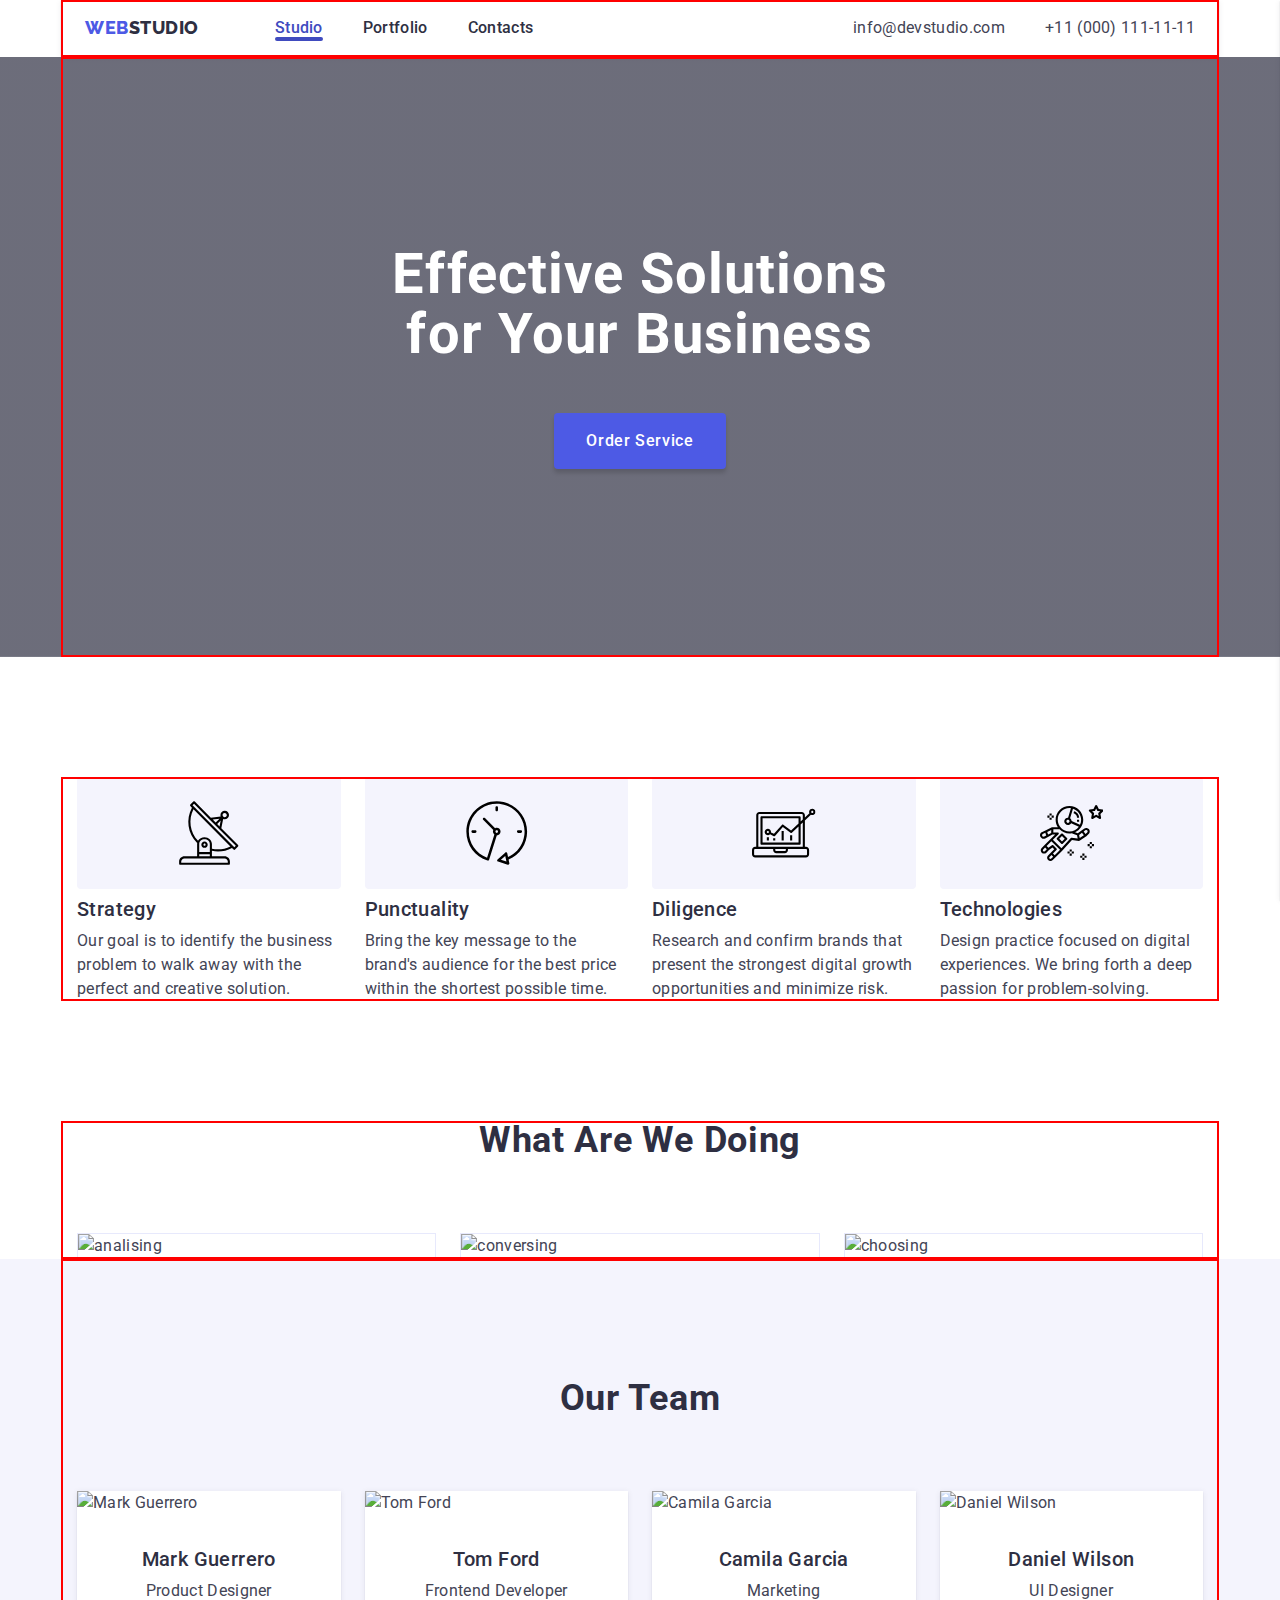
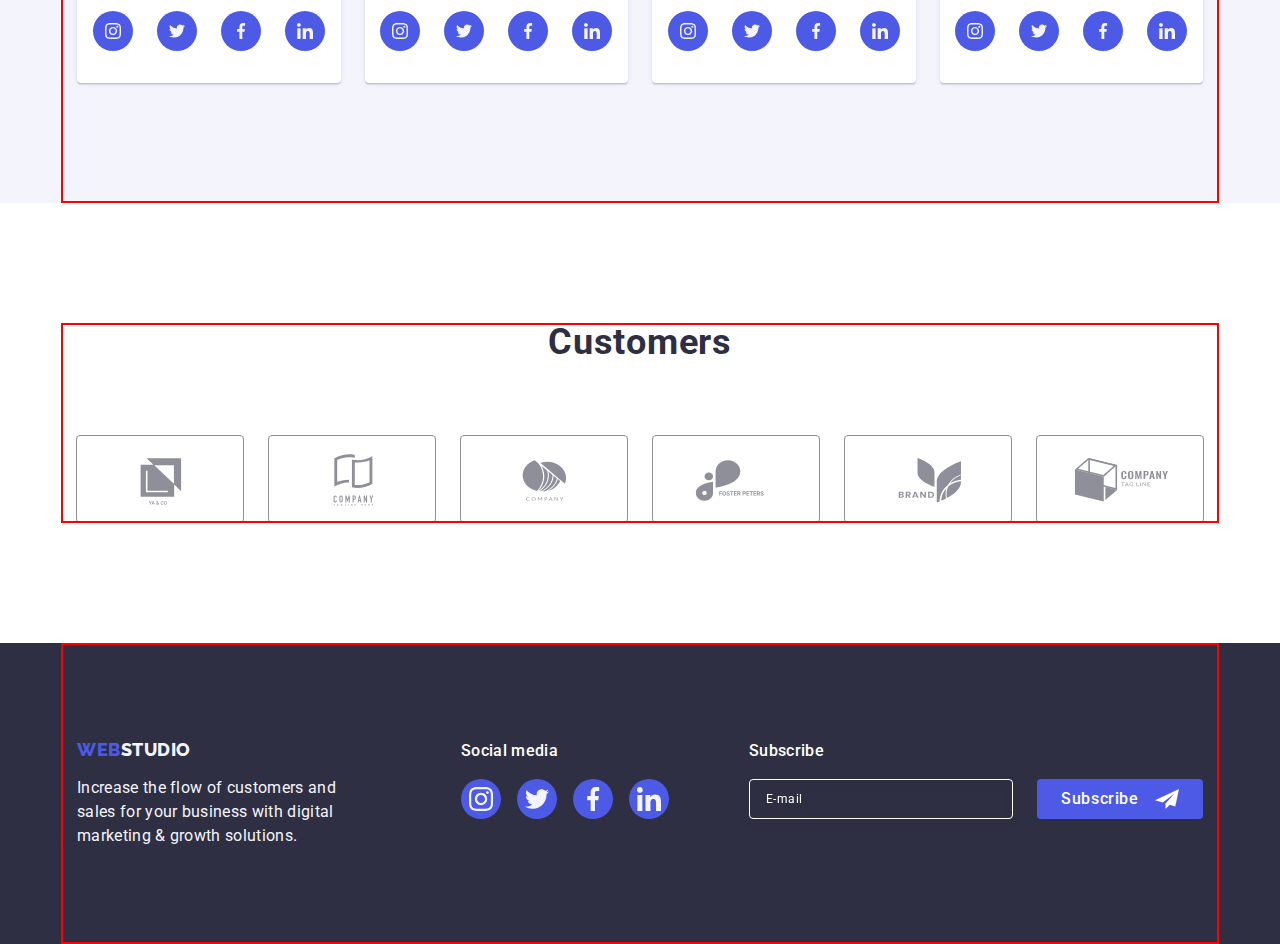
==== commit a4d27b67: "vse" ====
--- a/index.html
+++ b/index.html
@@ -34,8 +34,8 @@
             </nav>
             <address class="address">
             <ul class="list header-adress">
-                <li class="address-list"><a class="link header-link" href="mailto:info@devstudio.com">info@devstudio.com</a></li>
-                <li class="address-list"><a class="link header-link" href="tel:+110001111111">+11 (000) 111-11-11</a></li>
+                <li class="address-list"><a class="link address-link" href="mailto:info@devstudio.com">info@devstudio.com</a></li>
+                <li class="address-list"><a class="link address-link" href="tel:+110001111111">+11 (000) 111-11-11</a></li>
             </ul>
             </address>
             <button class="menu-toggle js-open-menu" aria-expanded="false" aria-controls="mobile-menu">
--- a/css/styles.css
+++ b/css/styles.css
@@ -90,10 +90,9 @@
   } 
 }
 
-@media only screen and (min-width: 1128px) {
+@media only screen and (min-width: 1158px) {
     .container {
-        max-width: 1440px;
-        padding: 0;
+        max-width: 1158px;
     }
 }
 
@@ -122,19 +121,17 @@
 }
 /* HEADER */
 .header {
+    
+
+}
+.header-block {
+    padding: 16px 24px;
+    display: flex;
+    align-items: center;
     width: 100%;
-    position: fixed;
-    z-index: 1;
     border-bottom: 1px solid var(--modal-back-color);
     background: var(--white-back-color);
     box-shadow: 0px 1px 6px 0px rgba(46, 47, 66, 0.08), 0px 1px 1px 0px rgba(46, 47, 66, 0.16), 0px 2px 1px 0px rgba(46, 47, 66, 0.08);
-
-}
-.header-block {
-    padding: 16px 24px;
-    display: flex;
-    align-items: center;
-    background: var(--white-back-color);
 }
 .header-nav {
     display: flex;
@@ -162,6 +159,17 @@
     position: relative;
     color: var(--dark-color);
     transition: color 250ms cubic-bezier(0.4, 0, 0.2, 1);
+}
+.address-link {
+
+}
+@media only screen and (max-width:1157px) {
+    .address-link {
+        font-size: 12px;
+        font-weight: 400;
+        line-height: 1.17;
+        letter-spacing: 0.48px;
+    }
 }
 .header-list {
     color: var(--dark-color);
@@ -195,8 +203,15 @@
 .header-adress {
     display: flex;
     gap: 40px;
-    justify-content: end;
     transition: color 250ms cubic-bezier(0.4, 0, 0.2, 1);
+}
+@media only screen and (max-width: 1157px) {
+  .header-adress {
+      display: flex;
+      flex-direction: column;
+      gap: 12px;
+      transition: color 250ms cubic-bezier(0.4, 0, 0.2, 1);
+  }
 }
 @media only screen and (max-width: 767px) {
 .header-adress {
@@ -213,22 +228,33 @@
 .section {
 }
 .section-top {
-    max-width: 1440px;
+    max-width: 428px;
     margin: 0 auto;
+    background-image: linear-gradient(rgba(46, 47, 66, 0.70), rgba(46, 47, 66, 0.70)),
+            url("../images/topbg.jpg");
+        background-repeat: no-repeat;
+        background-position: center;
+        background-size: cover;
+}
+@media only screen and (min-width: 768px) {
+  .section-top {
+      max-width: 768px;
+  }
+}
+
+@media only screen and (min-width: 1158px) {
+  .section-top {
+      max-width: 1440px;
+  } 
 }
 .top-div {
     display: flex;
     flex-direction: column;
     align-items: center;
     justify-content: center;
-    background-color: var(--dark-color);
-    padding: 188px 0;
-    background-image: linear-gradient(rgba(46, 47, 66, 0.70), rgba(46, 47, 66, 0.70)),
-        url("../images/topbg.jpg");
-    background-repeat: no-repeat;
-    background-position: center;
-    background-size: cover;
-    padding-top: 258px;
+    padding-top: 188px;
+    padding-bottom: 188px;
+
 }
 .top-title {
 color: var(--white-back-color);
@@ -272,7 +298,7 @@
   }
 }
 
-@media only screen and (min-width: 1128px) {
+@media only screen and (min-width: 1158px) {
     .top-btn {
         margin-top: 48px;
     }
@@ -284,7 +310,7 @@
 .preference {
     padding: 96px 0;
 }
-@media only screen and (min-width: 1128px) {
+@media only screen and (min-width: 1158px) {
 .preference {
         padding: 120px 0;
     }
@@ -308,7 +334,7 @@
     }
 }
 
-@media only screen and (min-width: 1128px) {
+@media only screen and (min-width: 1158px) {
   .preference-block {
       width: calc((100% - 72px) / 4);
   } 
@@ -325,7 +351,7 @@
     justify-content: center;
     margin-bottom: 8px;
 }
-@media only screen and (max-width: 1127px) {
+@media only screen and (max-width: 1157px) {
 .pref-icons {
     display: none;
   }
@@ -338,7 +364,7 @@
     margin-bottom: 8px;
 }
 
-@media only screen and (max-width: 1127px) {
+@media only screen and (max-width: 1157px) {
   .preference-title {
     margin-bottom: 8px;
     font-size: 36px;
@@ -354,7 +380,7 @@
     letter-spacing: 0.32px;
   } 
 }
-@media only screen and (max-width: 1127px) {
+@media only screen and (max-width: 1157px) {
   .what {
       padding-bottom: 120px;
       display: none;
@@ -372,15 +398,16 @@
     width: calc((100% - 48px) / 3);
 }
 .team {
-
+    background-color: var(--light-color);
 }
 .team-div {
-    background-color: var(--light-color);
-    padding: 96px 0;
-}
-@media only screen and (min-width: 1128px) {
+    padding-top: 96px;
+    padding-bottom: 96px;
+}
+@media only screen and (min-width: 1158px) {
   .team-div {
-      padding: 120px 0;
+    padding-top: 120px;
+    padding-bottom: 120px;
   } 
 }
 .team img {
@@ -414,7 +441,7 @@
             0px 1px 1px rgba(46, 47, 66, 0.16),
             0px 2px 1px rgba(46, 47, 66, 0.08);
 }
-@media only screen and (min-width: 1128px) {
+@media only screen and (min-width: 1158px) {
   .team-item {
       width: calc((100% - 72px) / 4);
   } 
@@ -466,7 +493,7 @@
     align-items: center;
     padding: 96px 0
 }
-@media only screen and (min-width: 1128px) {
+@media only screen and (min-width: 1158px) {
   .clients {
       padding: 120px 0
   }
@@ -475,17 +502,14 @@
         margin-bottom: 72px;
 }
 .clients-div {
-    padding: 0;
     flex-shrink: 0;
 }
 @media only screen and (min-width: 768px) {
     .clients-div {
-        max-width: 552px;
     }
 }
-@media only screen and (min-width: 1128px) {
+@media only screen and (min-width: 1158px) {
   .clients-div {
-      max-width: 1128px;
       height: 200px;
   }
 }
@@ -504,10 +528,10 @@
   }
 }
 
-@media only screen and (min-width: 1128px) {
+@media only screen and (min-width: 1158px) {
   .clients-list {
-      display: flex;
       align-items: flex-start;
+      flex-wrap: nowrap;
   } 
 }
 .clients-block {
@@ -549,12 +573,11 @@
 /* FOOTER */
 
 .footer {
-
+    background-color: var(--dark-color);
 }
 
 .footer-block {
     padding: 96px 0;
-    background-color: var(--dark-color);
     display: flex;
     gap: 72px;
     flex-direction: column;
@@ -571,10 +594,11 @@
     padding: 96px 0 96px 108px;
   } 
 }
-@media only screen and (min-width: 1128px) {
+@media only screen and (min-width: 1158px) {
   .footer-block {
-        padding: 100px 0 100px 156px;
-        flex-wrap: nowrap;
+    padding-left: 16px;
+    padding-right: 16px;
+    flex-wrap: nowrap;
       align-items: baseline;
       gap: 0;
   } 
@@ -615,7 +639,7 @@
     }
 }
 
-@media only screen and (min-width: 1128px) {
+@media only screen and (min-width: 1158px) {
   .footer-social-block {
       margin-left: 120px;
   } 
@@ -663,7 +687,7 @@
   .footer-subs-block {
       margin-left: 0px;
   } 
-@media only screen and (min-width: 1128px) {
+@media only screen and (min-width: 1158px) {
     .footer-subs-block {
         margin-left: 80px;
     }
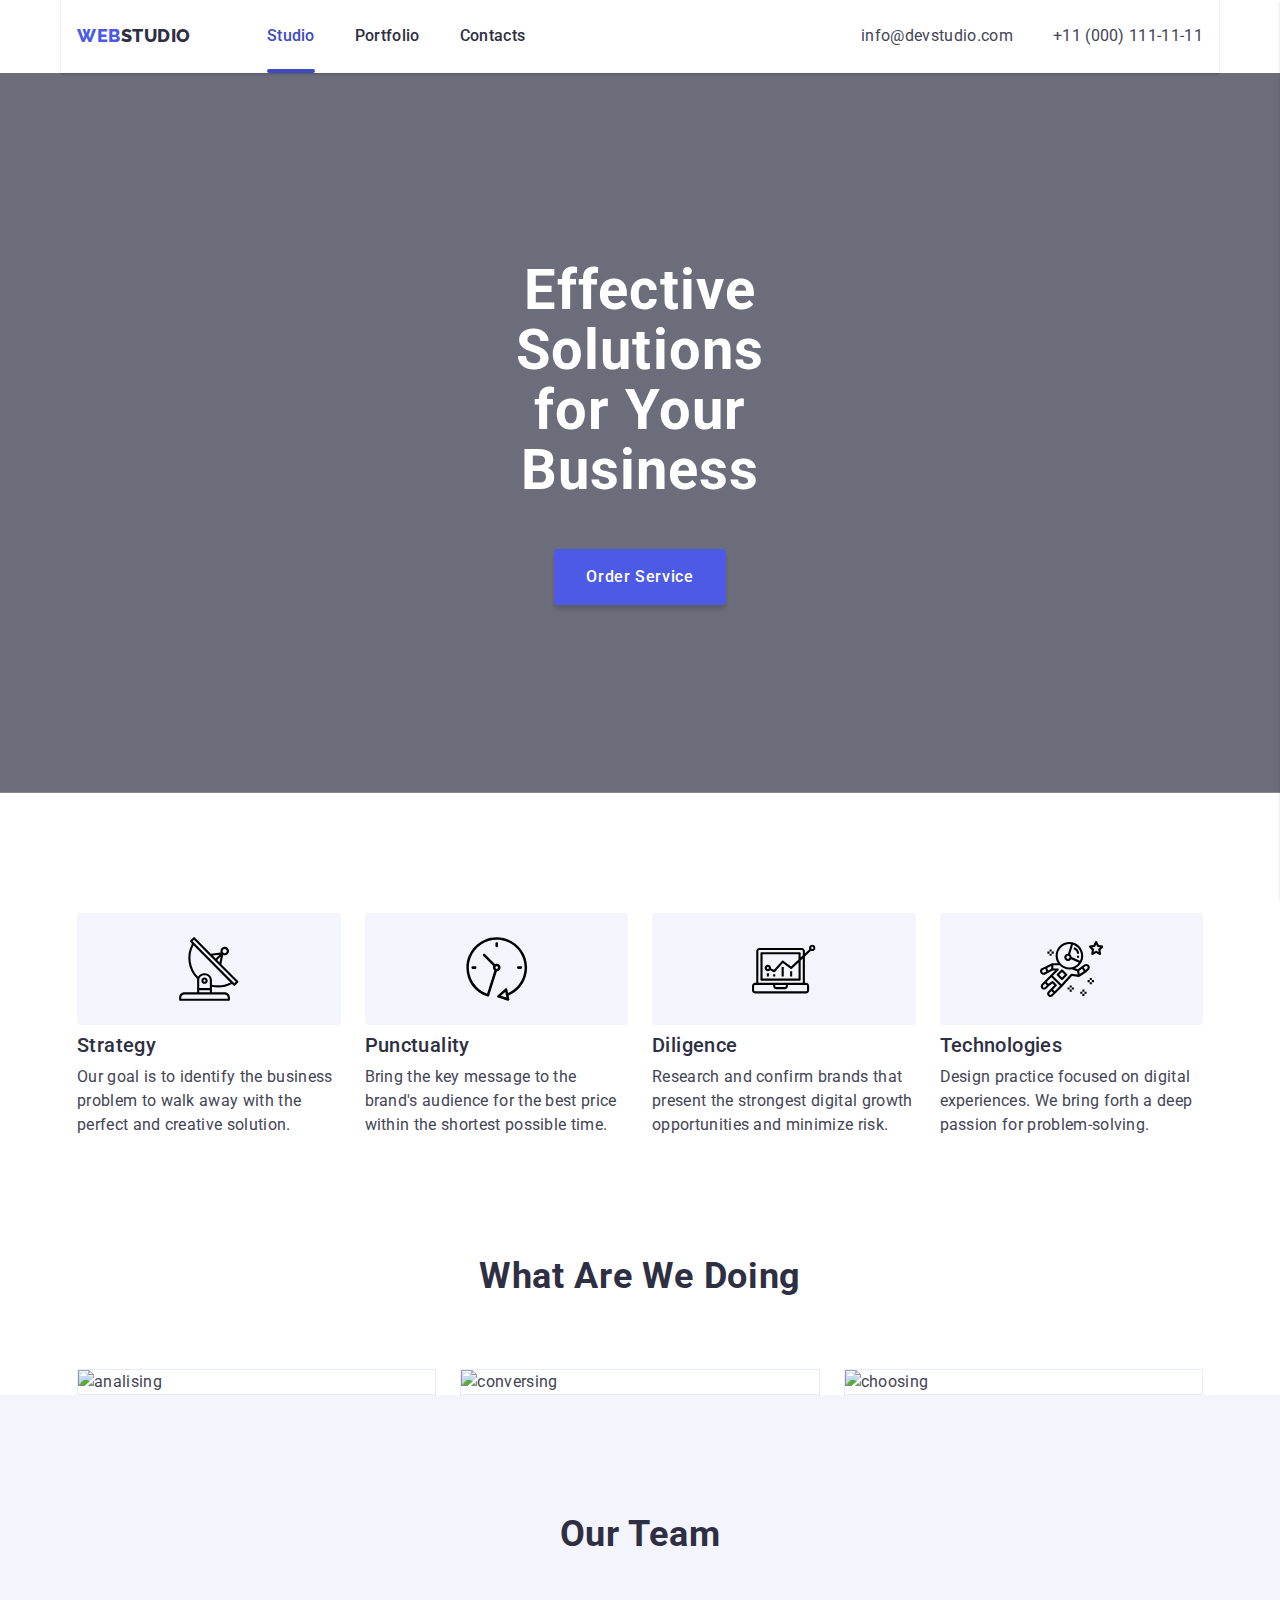
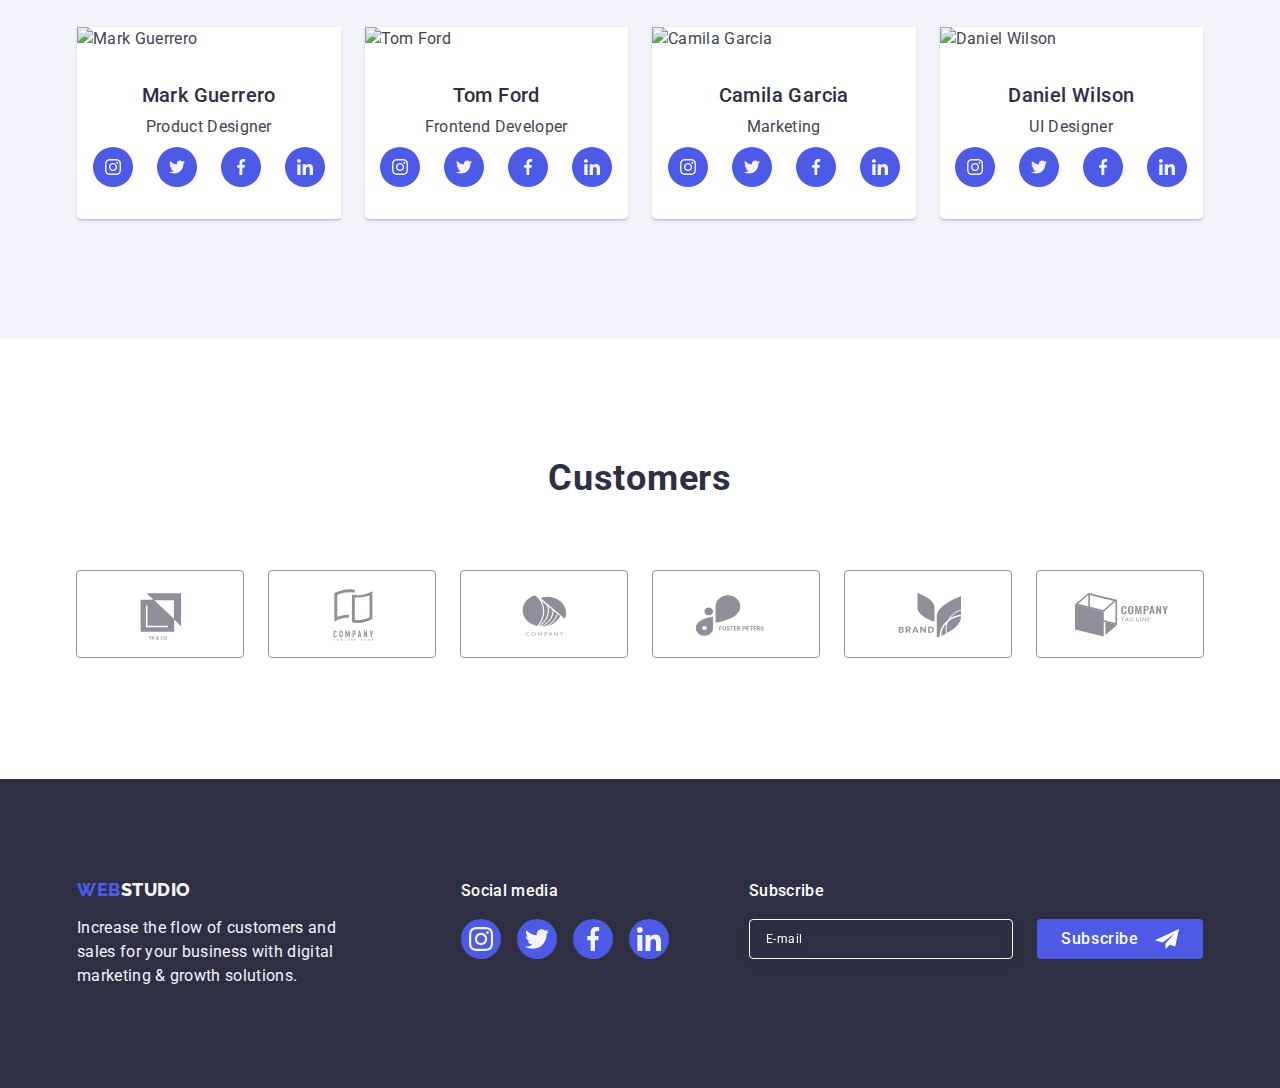
==== commit 4d24afe9: "оо" ====
--- a/index.html
+++ b/index.html
@@ -421,7 +421,7 @@
                 </form>
                 </div>
             </div>
-        <div class="menu-container js-menu-container" id="mobile-menu">
+        <div class="menu-container js-menu-container is-open" id="mobile-menu">
             <button class="modal-btn js-close-menu" type="button">
                 <svg class="modal-svg" width="8" height="8">
                     <use href="./images/icons.svg#close"></use>
--- a/css/styles.css
+++ b/css/styles.css
@@ -80,8 +80,8 @@
     padding-left: 16px;
     padding-right: 16px;
 
-    outline: red 2px solid;
-    outline-offset: -2px;
+    /* outline: red 2px solid;
+    outline-offset: -2px; */
 }
 
 @media only screen and (min-width: 768px) {
@@ -125,7 +125,6 @@
 
 }
 .header-block {
-    padding: 16px 24px;
     display: flex;
     align-items: center;
     width: 100%;
@@ -159,6 +158,8 @@
     position: relative;
     color: var(--dark-color);
     transition: color 250ms cubic-bezier(0.4, 0, 0.2, 1);
+    padding-top: 24px;
+    padding-bottom: 24px;
 }
 .address-link {
 
@@ -176,6 +177,7 @@
     font-weight: 500;
     display: flex;
     gap: 20px;
+
 }
 .header-link:focus,
 .header-link:hover {
@@ -228,25 +230,13 @@
 .section {
 }
 .section-top {
-    max-width: 428px;
-    margin: 0 auto;
+        margin: 0 auto;
     background-image: linear-gradient(rgba(46, 47, 66, 0.70), rgba(46, 47, 66, 0.70)),
             url("../images/topbg.jpg");
         background-repeat: no-repeat;
         background-position: center;
         background-size: cover;
 }
-@media only screen and (min-width: 768px) {
-  .section-top {
-      max-width: 768px;
-  }
-}
-
-@media only screen and (min-width: 1158px) {
-  .section-top {
-      max-width: 1440px;
-  } 
-}
 .top-div {
     display: flex;
     flex-direction: column;
@@ -256,6 +246,7 @@
     padding-bottom: 188px;
 
 }
+
 .top-title {
 color: var(--white-back-color);
 font-size: 56px;
@@ -263,7 +254,7 @@
 line-height: 1.07;
 letter-spacing: 1.12px;
 text-align: center;
-max-width: 496px;
+max-width: 320px;
 }
 
 @media only screen and (max-width: 767px) {
@@ -577,7 +568,8 @@
 }
 
 .footer-block {
-    padding: 96px 0;
+    padding-top:96px;
+    padding-bottom: 96px;
     display: flex;
     gap: 72px;
     flex-direction: column;
@@ -591,13 +583,12 @@
       justify-content: left;
       align-items: flex-start;
       gap: 24px;
-    padding: 96px 0 96px 108px;
+    padding-left: 108px;
   } 
 }
 @media only screen and (min-width: 1158px) {
   .footer-block {
-    padding-left: 16px;
-    padding-right: 16px;
+    padding: 100px 16px;
     flex-wrap: nowrap;
       align-items: baseline;
       gap: 0;
@@ -1096,7 +1087,7 @@
     align-items: center;
     justify-content: center;
 
-    padding: 0;
+    padding: 24px 0;
     background-color: transparent;
     border: none;
     outline: none;
@@ -1126,8 +1117,7 @@
     height: 100vh;
     display: flex;
     flex-direction: column;
-    padding-left: 40px;
-    padding-bottom: 40px;
+    padding:40px 0 40px 40px;
     background-color: var(--white-back-color);
     box-shadow: 0px 1px 6px 0px rgba(46, 47, 66, 0.08), 0px 1px 1px 0px rgba(46, 47, 66, 0.16), 0px 2px 1px 0px rgba(46, 47, 66, 0.08);
     z-index: 999;
@@ -1142,7 +1132,7 @@
 
 .mobile-menu {
     width: fit-content;
-    margin-top: 80px;
+    margin-top: 40px;
     margin-bottom: auto;
 }
 
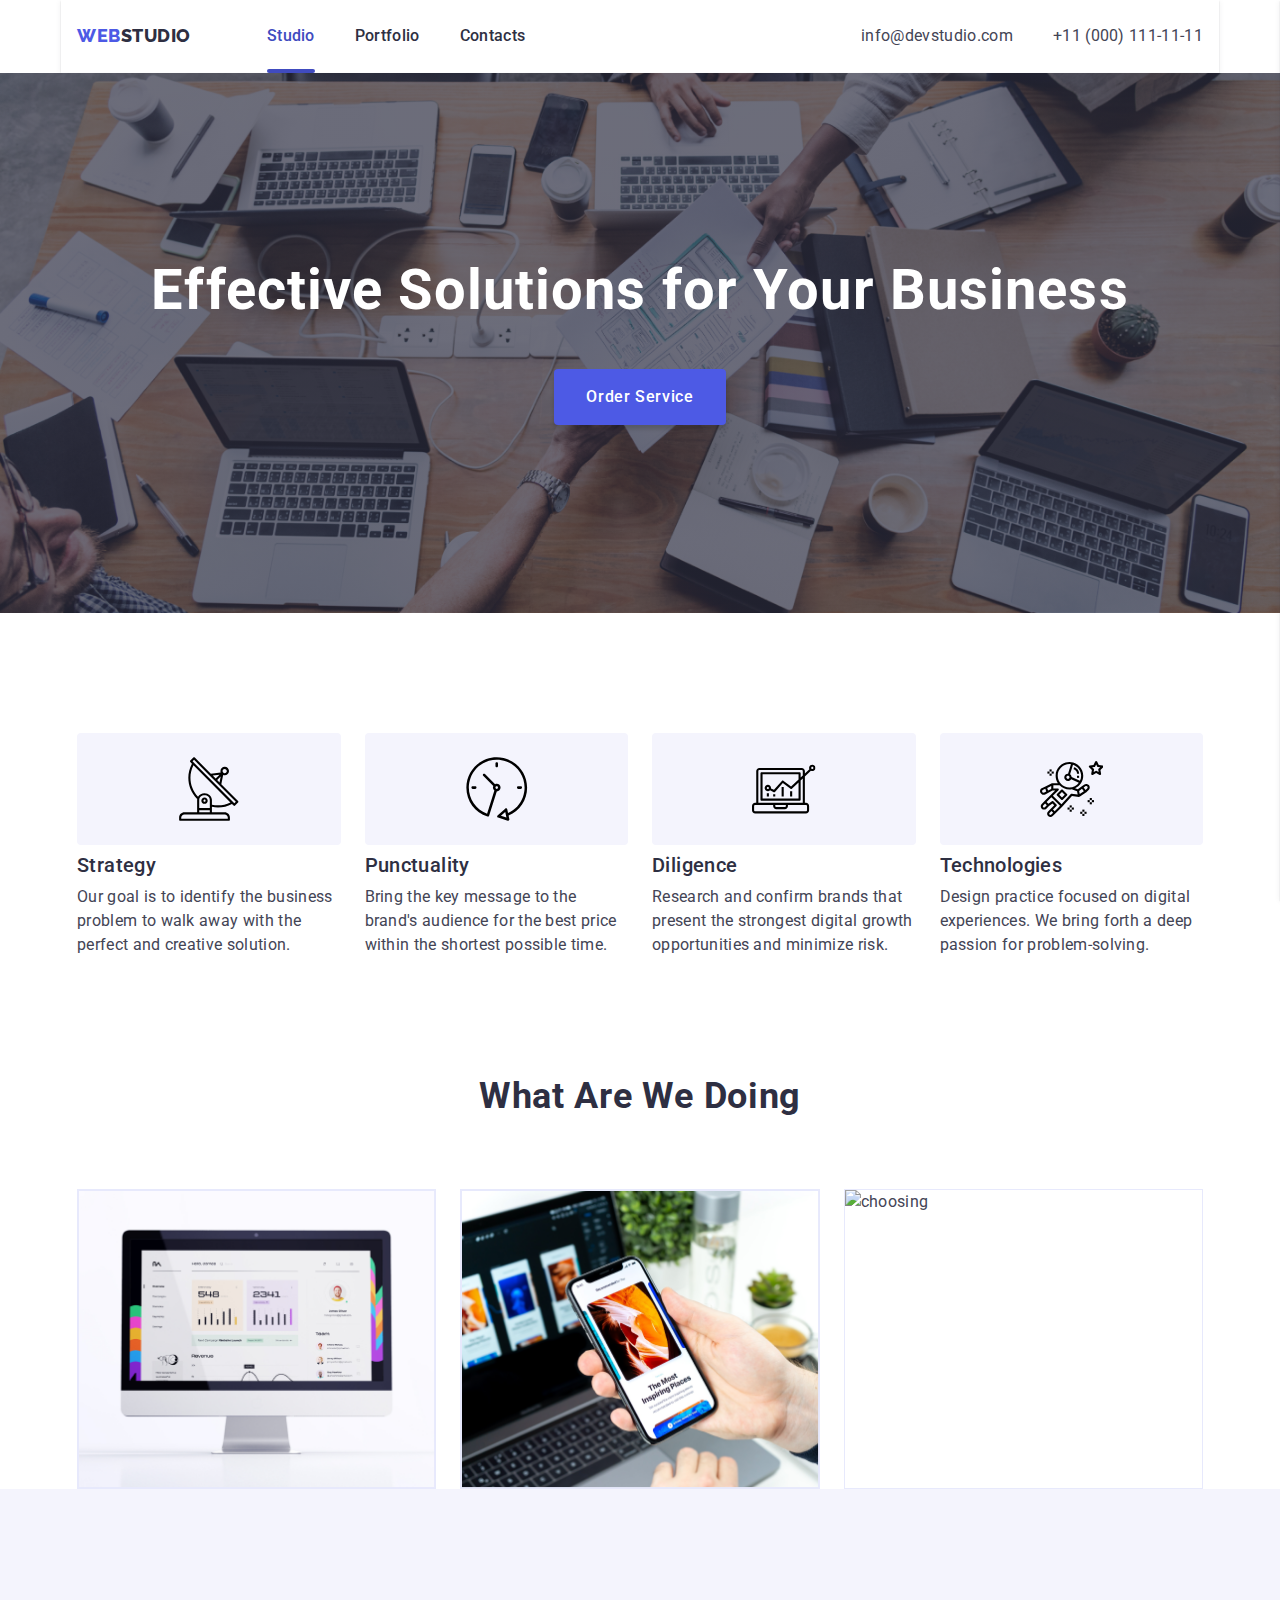
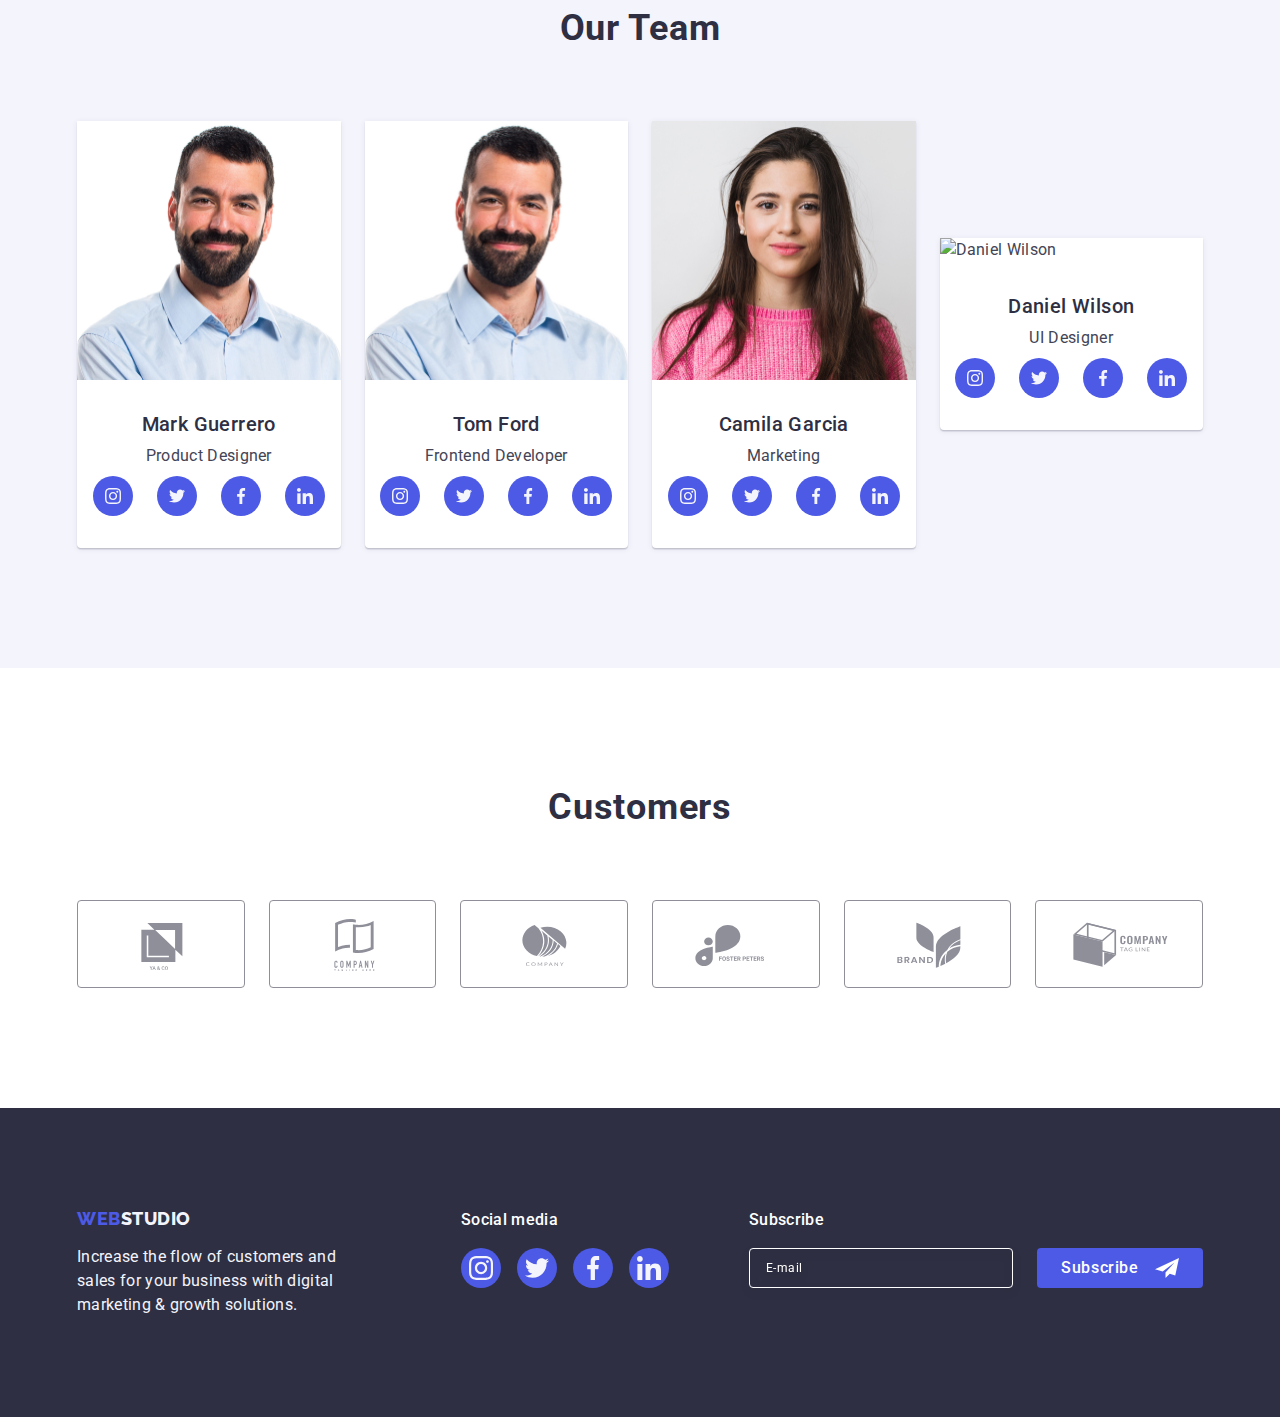
==== commit 730ed04d: "final" ====
--- a/index.html
+++ b/index.html
@@ -100,9 +100,21 @@
                 <div class="container what-div">
                 <h2 class="section-title">What are we doing</h2>
                 <ul class="list what-block">
-                    <li class="what-item"><img src="./images/img1.jpg" alt="analising" width="360"></li>
-                    <li class="what-item"><img src="./images/img2.jpg" alt="conversing" width="360"></li>
-                    <li class="what-item"><img src="./images/img3.jpg" alt="choosing" width="360"></li>
+                    <li class="what-item">
+                        <img src="./images/img1@1x.png"
+                        srcset="./images/img1@1x.png 1x, ./images/img1@2x.png 2x" 
+                        alt="analising" width="360">
+                    </li>
+                    <li class="what-item">
+                        <img src="./images/img2@1x.png"
+                        srcset="./images/img2@1x.png 1x, ./images/img2@2x.png 2x" 
+                        alt="conversing" width="360">
+                    </li>
+                    <li class="what-item">
+                        <img src="./images/img3@1x.png"
+                        srcset="./images/img3@3x.png 1x, ./images/img3@2x.png 2x" 
+                        alt="choosing" width="360">
+                    </li>
                 </ul>
                 </div>
             </section>
@@ -111,7 +123,9 @@
                 <h2 class="section-title">Our Team</h2>
                 <ul class="team-list list">
                     <li class="team-item">
-                        <img src="./images/teamcard1.jpg" alt="Mark Guerrero" width="264">
+                        <img src="./images/teamcard1@1x.png"
+                        srcset="./images/teamcard1@1x.png 1x , ./images/teamcard1@2x.png 2x" 
+                        alt="Mark Guerrero" width="264">
                         <div class="team-block">
                             <h3 class="team-title">Mark Guerrero</h3>
                             <p class="team-text">Product Designer</p>
@@ -148,7 +162,9 @@
                         </div>
                     </li>
                     <li class="team-item">
-                        <img src="./images/teamcard2.jpg" alt="Tom Ford" width="264">
+                        <img src="./images/teamcard2@1x.png"
+                        srcset="./images/teamcard1@2x.png 1x , ./images/teamcard2@2x.png 2x" 
+                        alt="Tom Ford" width="264">
                         <div class="team-block">
                             <h3 class="team-title">Tom Ford</h3>
                             <p class="team-text">Frontend Developer</p>
@@ -185,7 +201,9 @@
                         </div>
                     </li>
                     <li class="team-item">
-                        <img src="./images/teamcard3.jpg" alt="Camila Garcia" width="264">
+                        <img src="./images/teamcard3@1x.png"
+                        srcset="./images/teamcard3@1x.png 1x , ./images/teamcard3@2x.png 2x" 
+                        alt="Camila Garcia" width="264">
                         <div class="team-block">
                             <h3 class="team-title">Camila Garcia</h3>
                             <p class="team-text">Marketing</p>
@@ -222,7 +240,9 @@
                         </div>
                     </li>
                     <li class="team-item">
-                        <img src="./images/teamcard4.jpg" alt="Daniel Wilson" width="264">
+                        <img src="./images/teamcard4@1x.png"
+                        srcset="./images/teamcard1@4x.png 1x , ./images/teamcard4@2x.png 2x" 
+                        alt="Daniel Wilson" width="264">
                         <div class="team-block">
                             <h3 class="team-title">Daniel Wilson</h3>
                             <p class="team-text">UI Designer</p>
@@ -421,7 +441,7 @@
                 </form>
                 </div>
             </div>
-        <div class="menu-container js-menu-container is-open" id="mobile-menu">
+        <div class="menu-container js-menu-container" id="mobile-menu">
             <button class="modal-btn js-close-menu" type="button">
                 <svg class="modal-svg" width="8" height="8">
                     <use href="./images/icons.svg#close"></use>
--- a/css/styles.css
+++ b/css/styles.css
@@ -117,13 +117,8 @@
 .link:focus {
     color: var(--pressed-color);
 }
-.page {
-}
 /* HEADER */
-.header {
-    
-
-}
+
 .header-block {
     display: flex;
     align-items: center;
@@ -160,9 +155,6 @@
     transition: color 250ms cubic-bezier(0.4, 0, 0.2, 1);
     padding-top: 24px;
     padding-bottom: 24px;
-}
-.address-link {
-
 }
 @media only screen and (max-width:1157px) {
     .address-link {
@@ -225,17 +217,43 @@
 }
 /* MAIN */
 
-.main {
-}
-.section {
-}
 .section-top {
         margin: 0 auto;
     background-image: linear-gradient(rgba(46, 47, 66, 0.70), rgba(46, 47, 66, 0.70)),
-            url("../images/topbg.jpg");
+            url("../images/topbg_mob@1x.jpg");
         background-repeat: no-repeat;
         background-position: center;
         background-size: cover;
+}
+@media (min-device-pixel-ratio: 2), (min-resolution: 192dpi), (min-resolution: 2dppx) {
+    .section-top {
+    background-image:  linear-gradient(rgba(46, 47, 66, 0.70), rgba(46, 47, 66, 0.70)), 
+    url("../images/topbg_mob@2x.jpg");
+  }
+}
+@media only screen and (min-width: 429px) {
+    .section-top {
+        background-image: linear-gradient(rgba(46, 47, 66, 0.70), rgba(46, 47, 66, 0.70)),
+         url("../images/topbg_tab@1x.jpg");
+      }
+      @media (min-device-pixel-ratio: 2), (min-resolution: 192dpi), (min-resolution: 2dppx) {
+        .section-top {
+        background-image: linear-gradient(rgba(46, 47, 66, 0.70), rgba(46, 47, 66, 0.70)),
+         url("../images/topbg_tab@2x.jpg");
+      }
+    }    
+}
+@media only screen and (min-width: 769px) {
+    .section-top {
+        background-image: linear-gradient(rgba(46, 47, 66, 0.70), rgba(46, 47, 66, 0.70)),
+         url("../images/topbg_desk@1x.jpg");
+      }
+      @media (min-device-pixel-ratio: 2), (min-resolution: 192dpi), (min-resolution: 2dppx) {
+        .section-top {
+        background-image: linear-gradient(rgba(46, 47, 66, 0.70), rgba(46, 47, 66, 0.70)),
+         url("../images/topbg_desk@2x.jpg");
+      }
+    }    
 }
 .top-div {
     display: flex;
@@ -254,7 +272,6 @@
 line-height: 1.07;
 letter-spacing: 1.12px;
 text-align: center;
-max-width: 320px;
 }
 
 @media only screen and (max-width: 767px) {
@@ -262,6 +279,7 @@
     font-size: 36px;
     letter-spacing: 0.72px;
     text-transform: capitalize;
+    max-width: 320px;
   }
 }
 
@@ -401,9 +419,6 @@
     padding-bottom: 120px;
   } 
 }
-.team img {
- 
-}
 .team-block {
     padding: 32px 0;
 }
@@ -479,14 +494,12 @@
     fill: var(--light-color)}
 
 .clients {
-    display: flex;
-    justify-content: center;
-    align-items: center;
     padding: 96px 0
 }
 @media only screen and (min-width: 1158px) {
   .clients {
-      padding: 120px 0
+      padding-top: 120px;
+      padding-bottom: 120px;
   }
 }
 .clients-div .section-title {
@@ -494,10 +507,6 @@
 }
 .clients-div {
     flex-shrink: 0;
-}
-@media only screen and (min-width: 768px) {
-    .clients-div {
-    }
 }
 @media only screen and (min-width: 1158px) {
   .clients-div {
@@ -526,14 +535,19 @@
   } 
 }
 .clients-block {
-    width: 168px;
     height: 88px;
     flex-shrink: 0;
-}
-@media only screen and (max-width: 767px) {
-  .clients-block {
-      width: 190px;
-  }
+    width:calc((100% - 16px) / 2);
+}
+@media only screen and (min-width: 768px) {
+.clients-block {
+    width: calc((100% - 48px) / 3);
+  }
+}
+@media only screen and (min-width: 1158px) {
+    .clients-block {
+        width: calc((100% - 120px) / 6);
+    }
 }
 .clients-links {
     width: 100%;
@@ -553,14 +567,9 @@
     border-color: var(--pressed-color);
 }
 .clients-logo {
-    margin: 16px 32px;
     fill: currentColor;
 }
-@media only screen and (max-width: 767px) {
-  .clients-logo {
-      margin: 16px 40px;
-  }
-}
+
 /* FOOTER */
 
 .footer {
@@ -711,7 +720,6 @@
       gap: 16px;
   } 
 }
-.footer-subs-label {}
 
 .footer-subs-input {
     width: 264px;
@@ -765,8 +773,6 @@
     gap: 24px;
     justify-content: center;
     margin-bottom: 72px;
-}
-.filter-list {
 }
 .filter-btn {
     color: var(--primary-color);
@@ -797,8 +803,6 @@
     column-gap: 24px;
     row-gap: 48px;
 }
-.cards{
-}
 .overlay-block {
 position: relative;
 overflow: hidden;
@@ -848,8 +852,6 @@
     letter-spacing: 0.02em;
     margin-bottom: 8px;
     text-align: left;
-}
-.cards-text {
 }
 /* MODAL WINDOW */
 .modalwind {
@@ -1042,10 +1044,10 @@
 }
 .modal-form-agreement {
     color: var(--subtitle-color);
-        font-size: 12px;
-        font-weight: 400;
-        line-height: 1.17;
-        letter-spacing: 0.48px;
+    font-size: 12px;
+    font-weight: 400;
+    line-height: 1.17;
+    letter-spacing: 0.48px;
 }
 .modal-form-custom-checkbox {
     display: inline-flex;
@@ -1181,8 +1183,6 @@
     background-color: var(--pressed-color);
 }
 
-.mobile-adress {}
-
 .mobile-address-item:not(:last-child) {
     margin-bottom: 40px;
 }
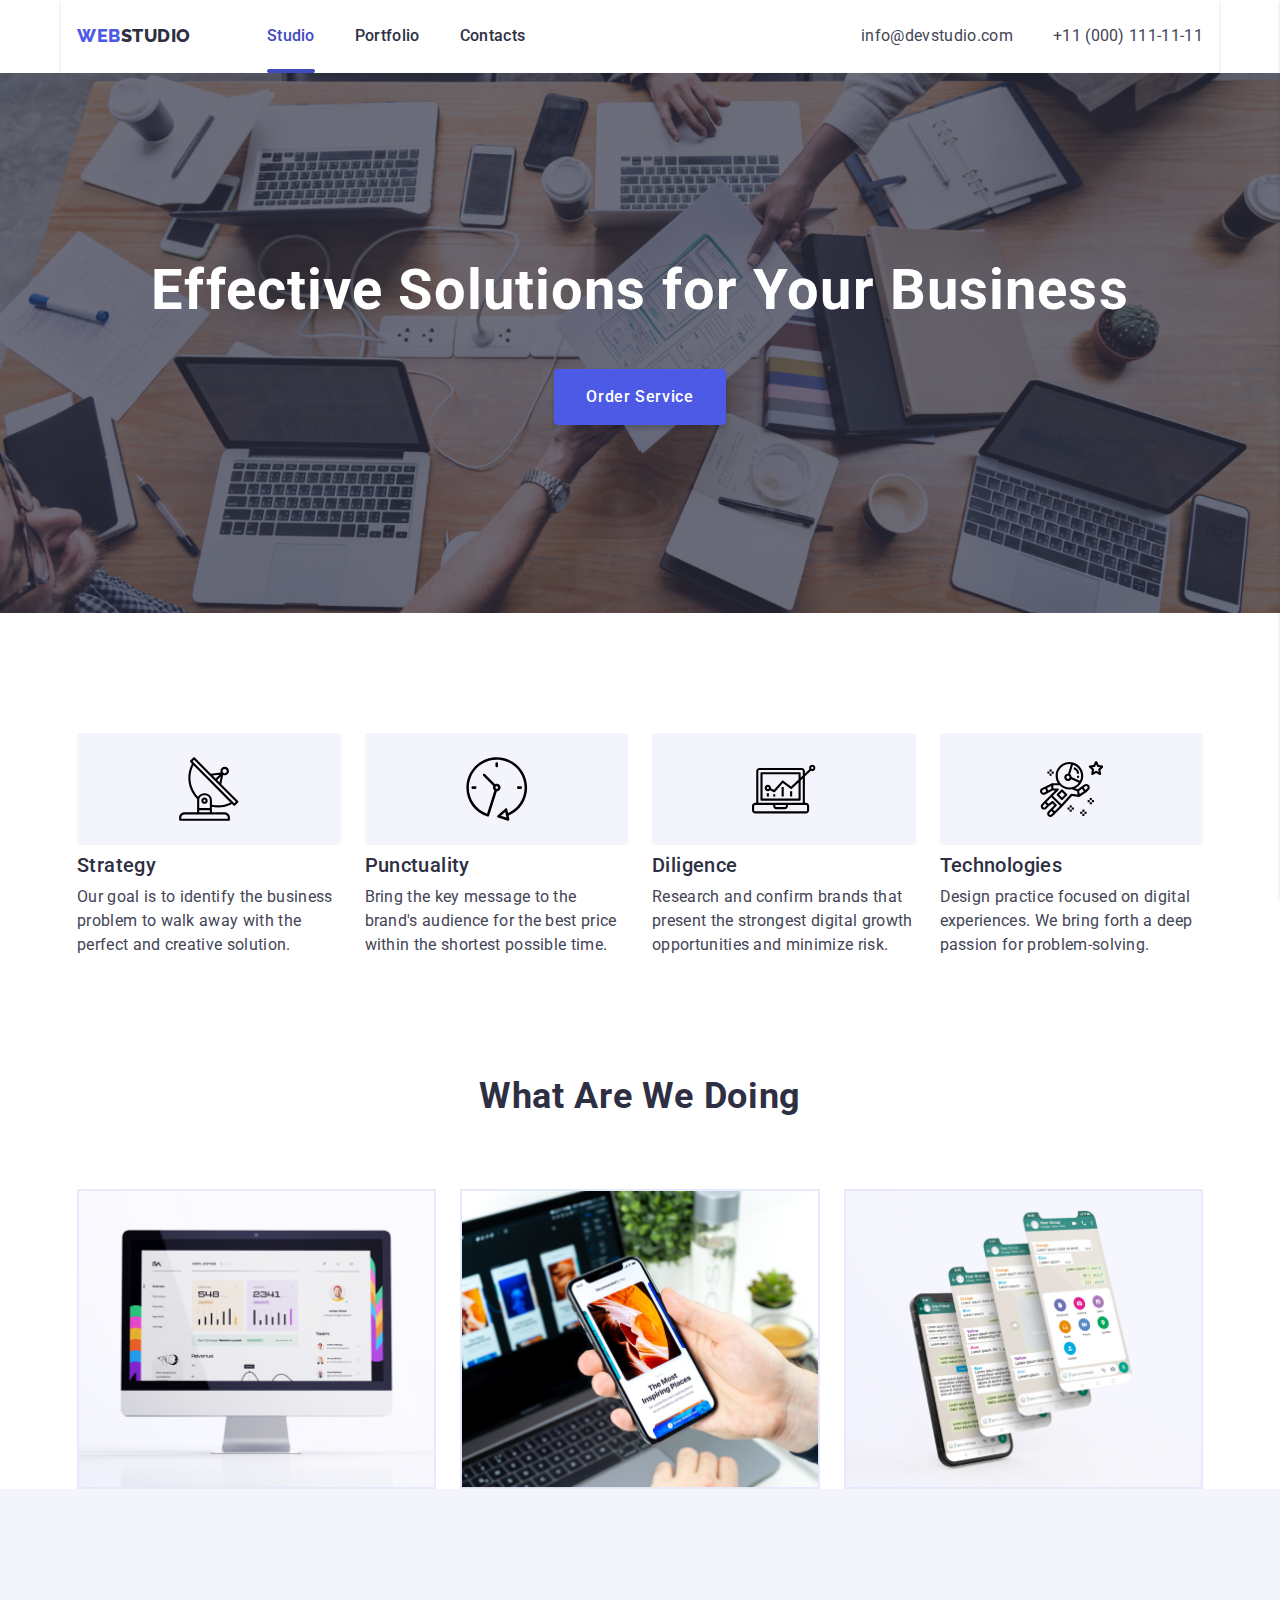
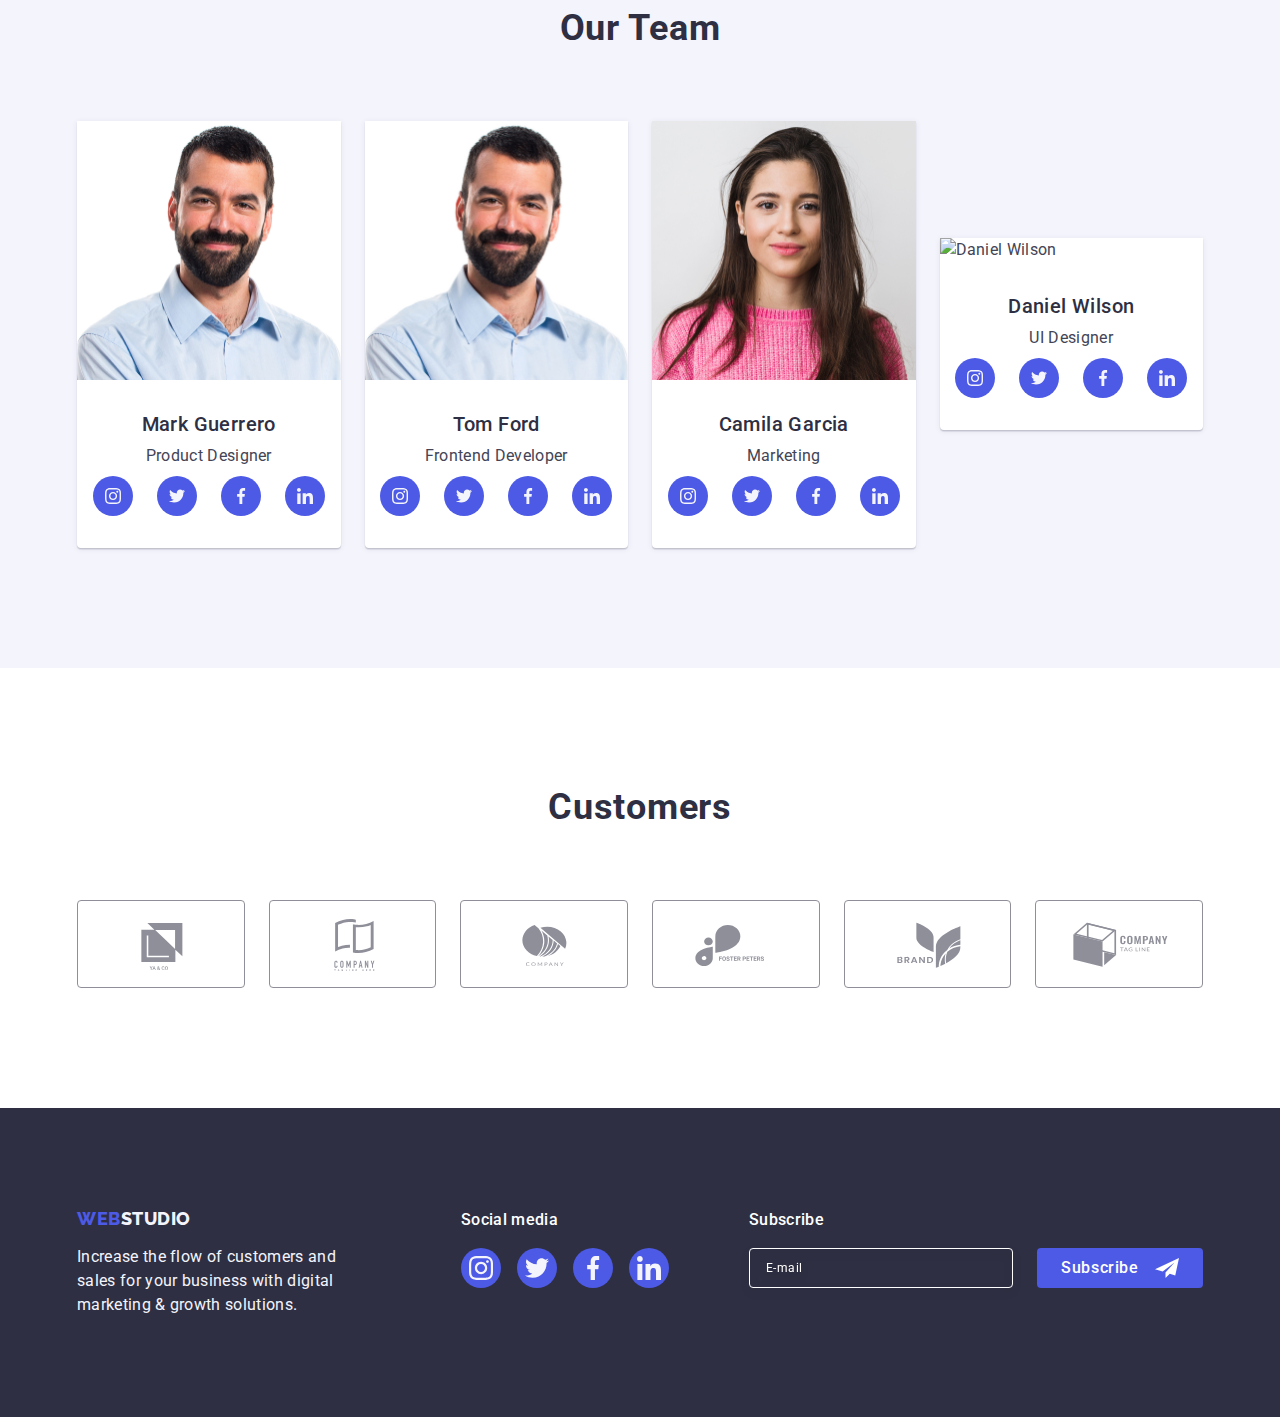
==== commit bf79ae3d: "Update index.html" ====
--- a/index.html
+++ b/index.html
@@ -112,7 +112,7 @@
                     </li>
                     <li class="what-item">
                         <img src="./images/img3@1x.png"
-                        srcset="./images/img3@3x.png 1x, ./images/img3@2x.png 2x" 
+                        srcset="./images/img3@1x.png 1x, ./images/img3@2x.png 2x" 
                         alt="choosing" width="360">
                     </li>
                 </ul>
@@ -501,4 +501,4 @@
         <script src="./js/modal.js"></script>
         <script src="./js/mobile-menu.js"></script>
     </body>
-</html>+</html>
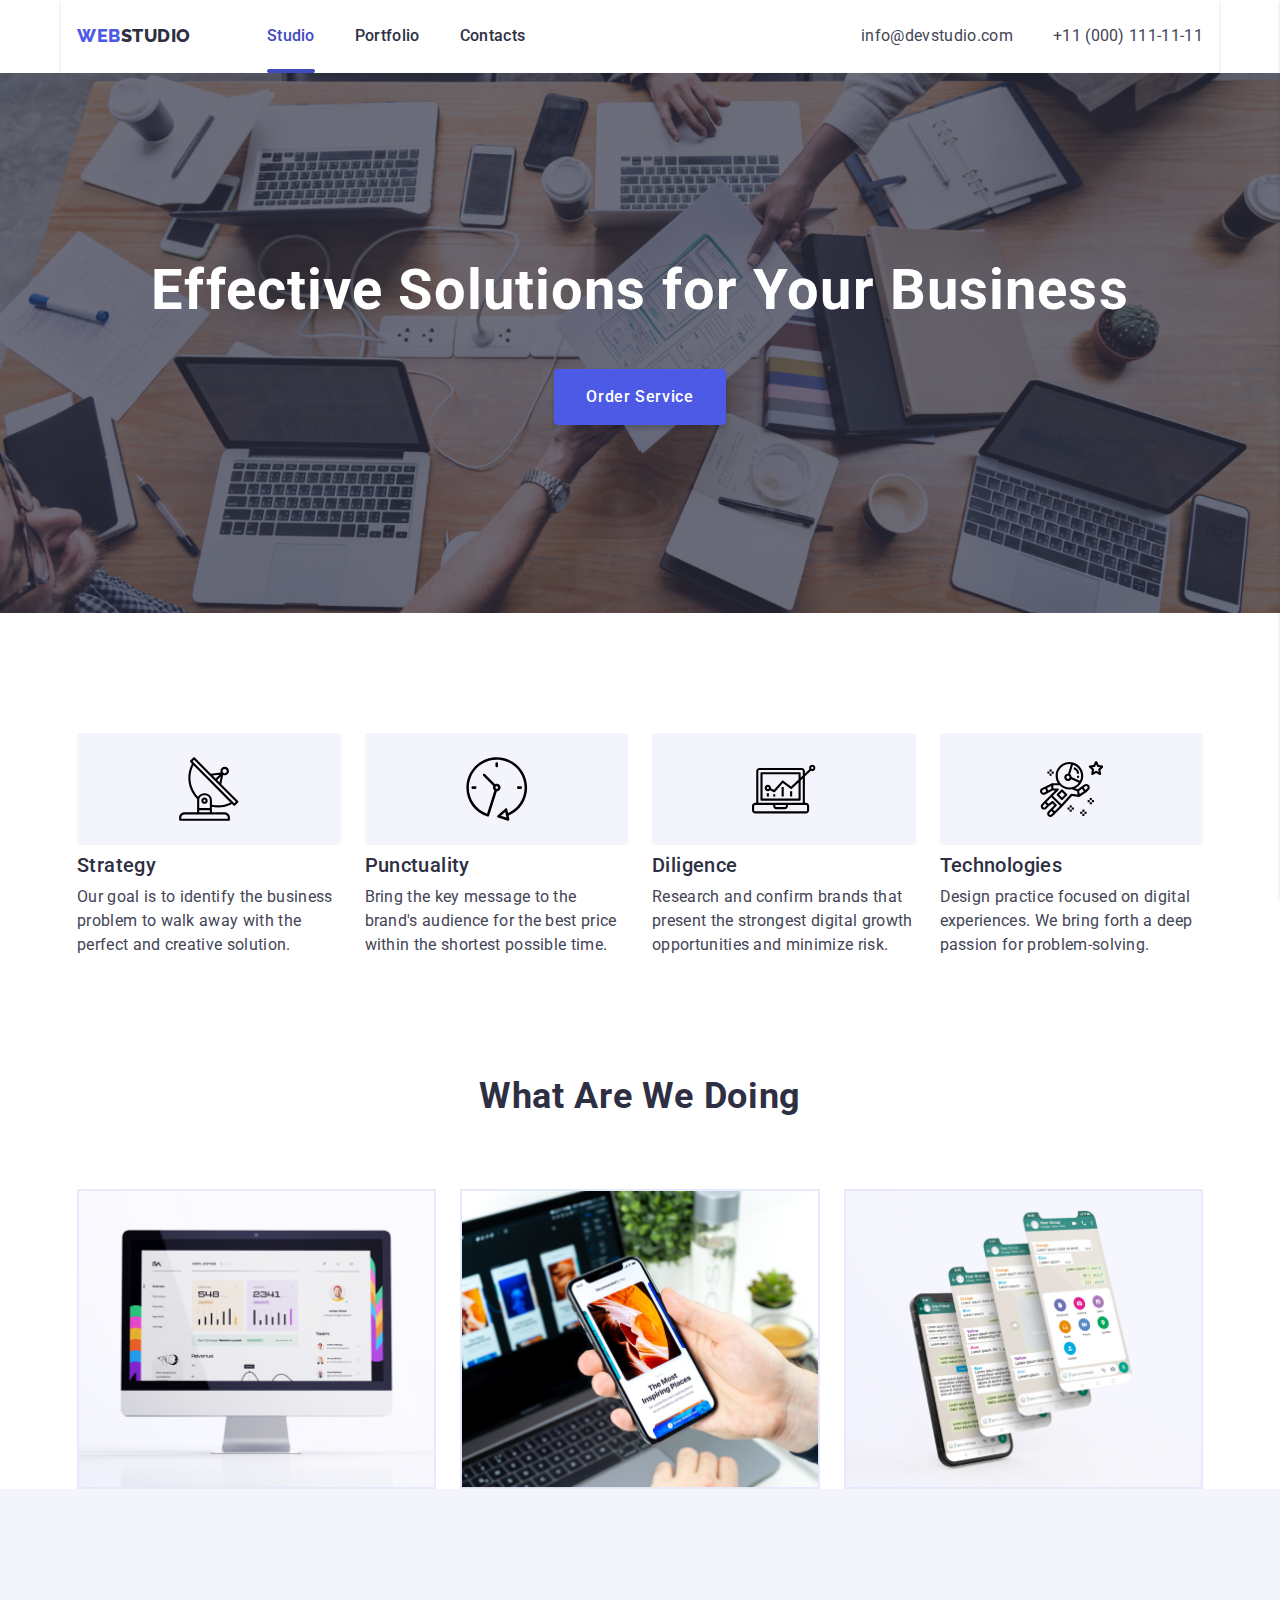
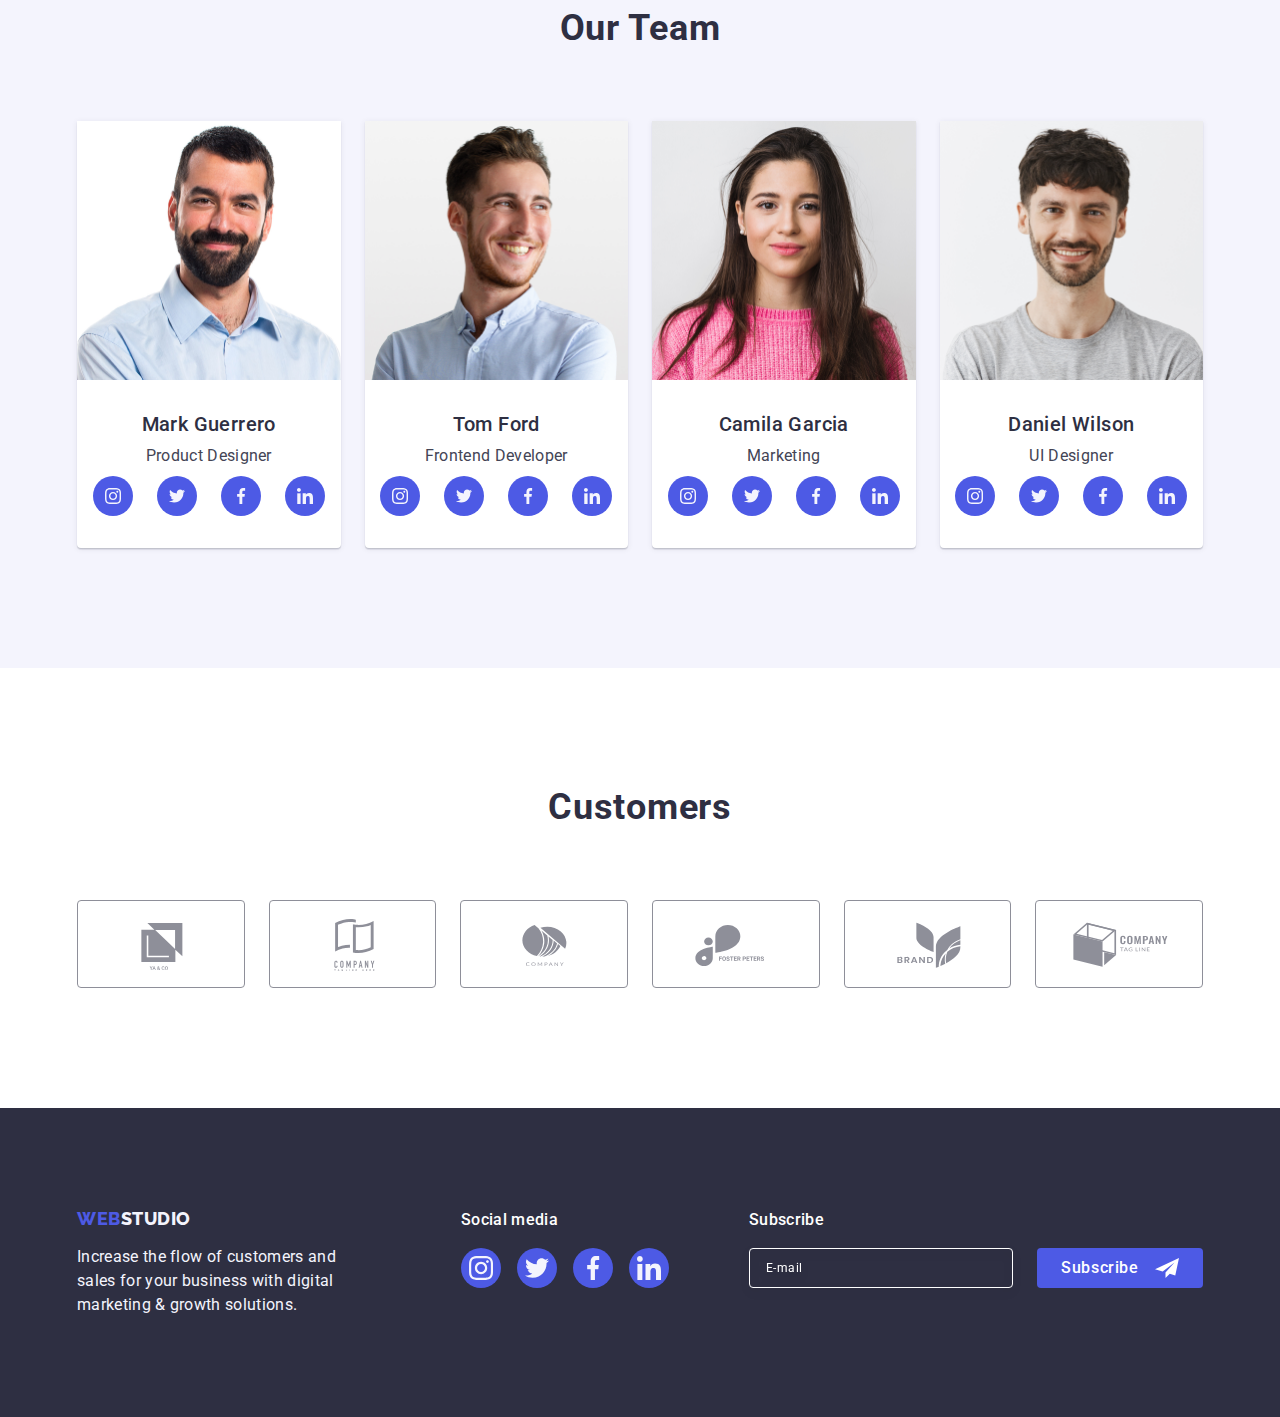
==== commit e192a055: "Update index.html" ====
--- a/index.html
+++ b/index.html
@@ -163,7 +163,7 @@
                     </li>
                     <li class="team-item">
                         <img src="./images/teamcard2@1x.png"
-                        srcset="./images/teamcard1@2x.png 1x , ./images/teamcard2@2x.png 2x" 
+                        srcset="./images/teamcard2@1x.png 1x , ./images/teamcard2@2x.png 2x" 
                         alt="Tom Ford" width="264">
                         <div class="team-block">
                             <h3 class="team-title">Tom Ford</h3>
@@ -241,7 +241,7 @@
                     </li>
                     <li class="team-item">
                         <img src="./images/teamcard4@1x.png"
-                        srcset="./images/teamcard1@4x.png 1x , ./images/teamcard4@2x.png 2x" 
+                        srcset="./images/teamcard4@1x.png 1x , ./images/teamcard4@2x.png 2x" 
                         alt="Daniel Wilson" width="264">
                         <div class="team-block">
                             <h3 class="team-title">Daniel Wilson</h3>
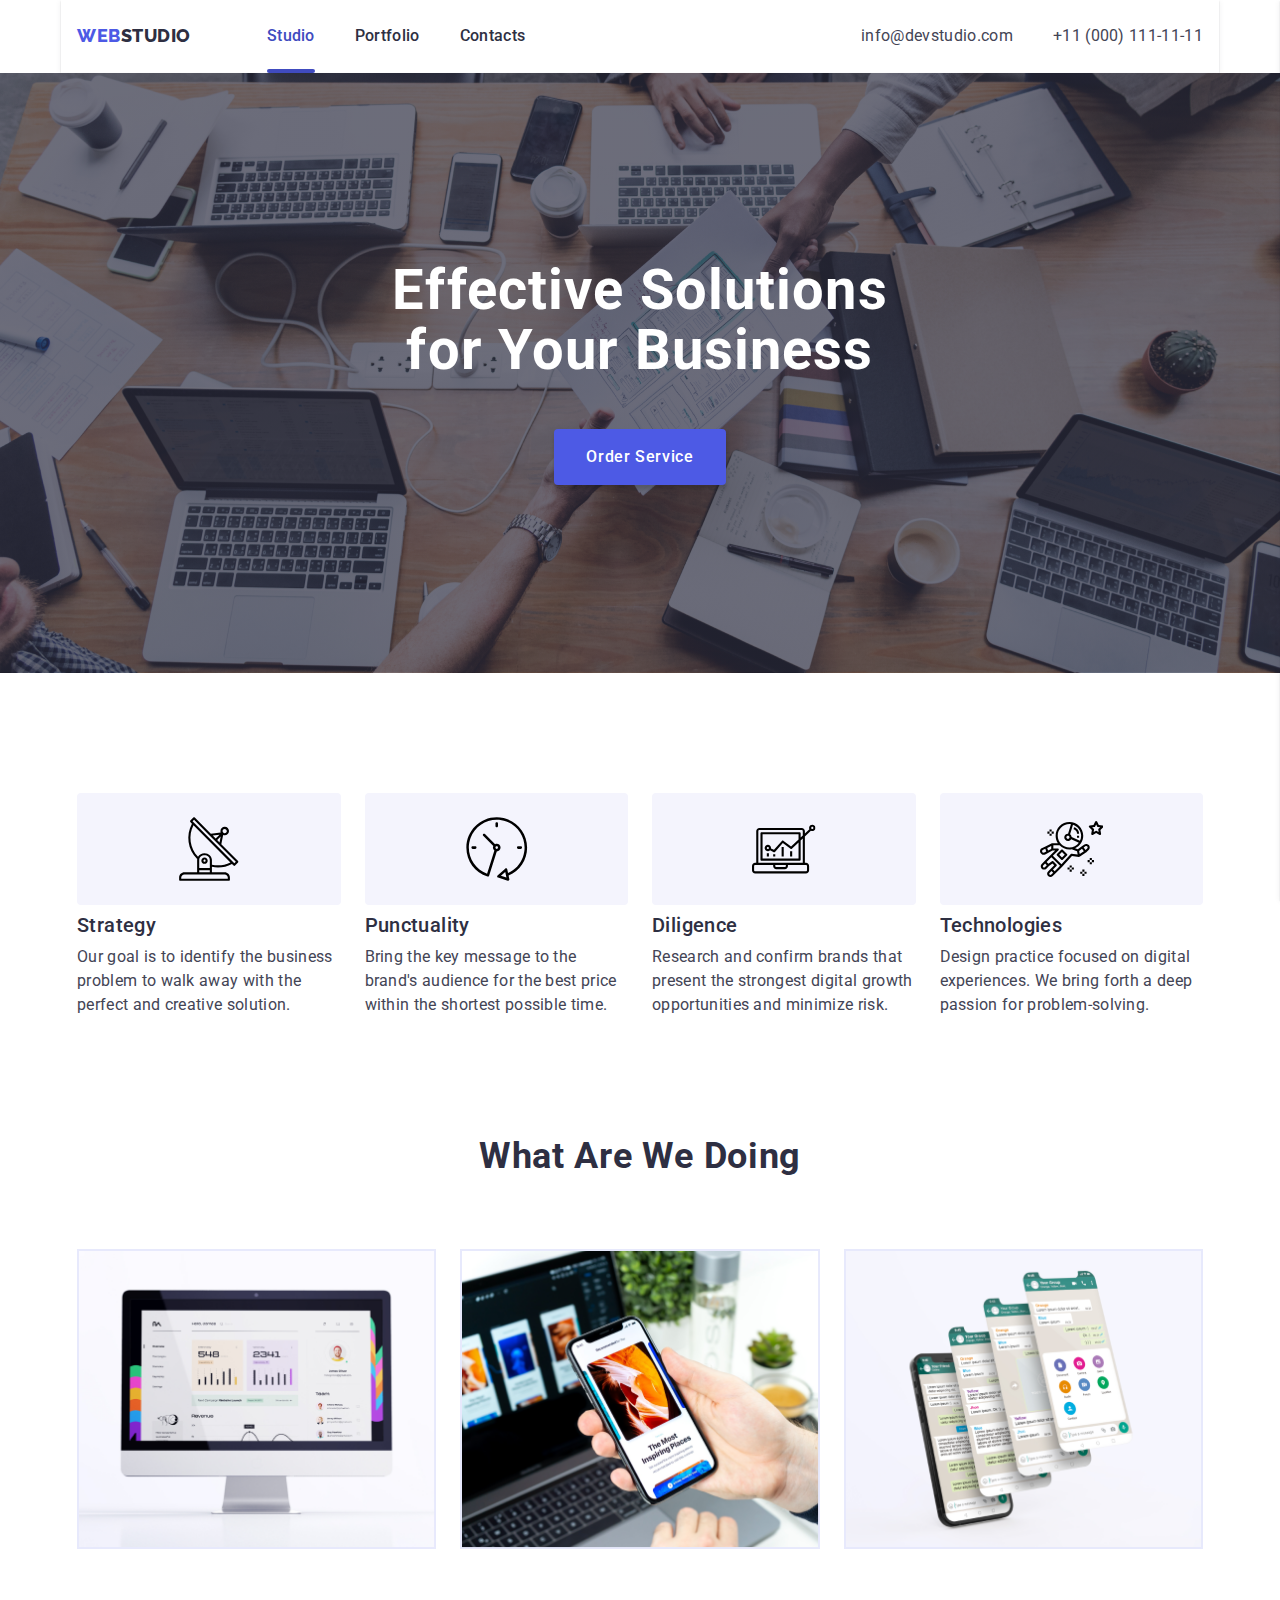
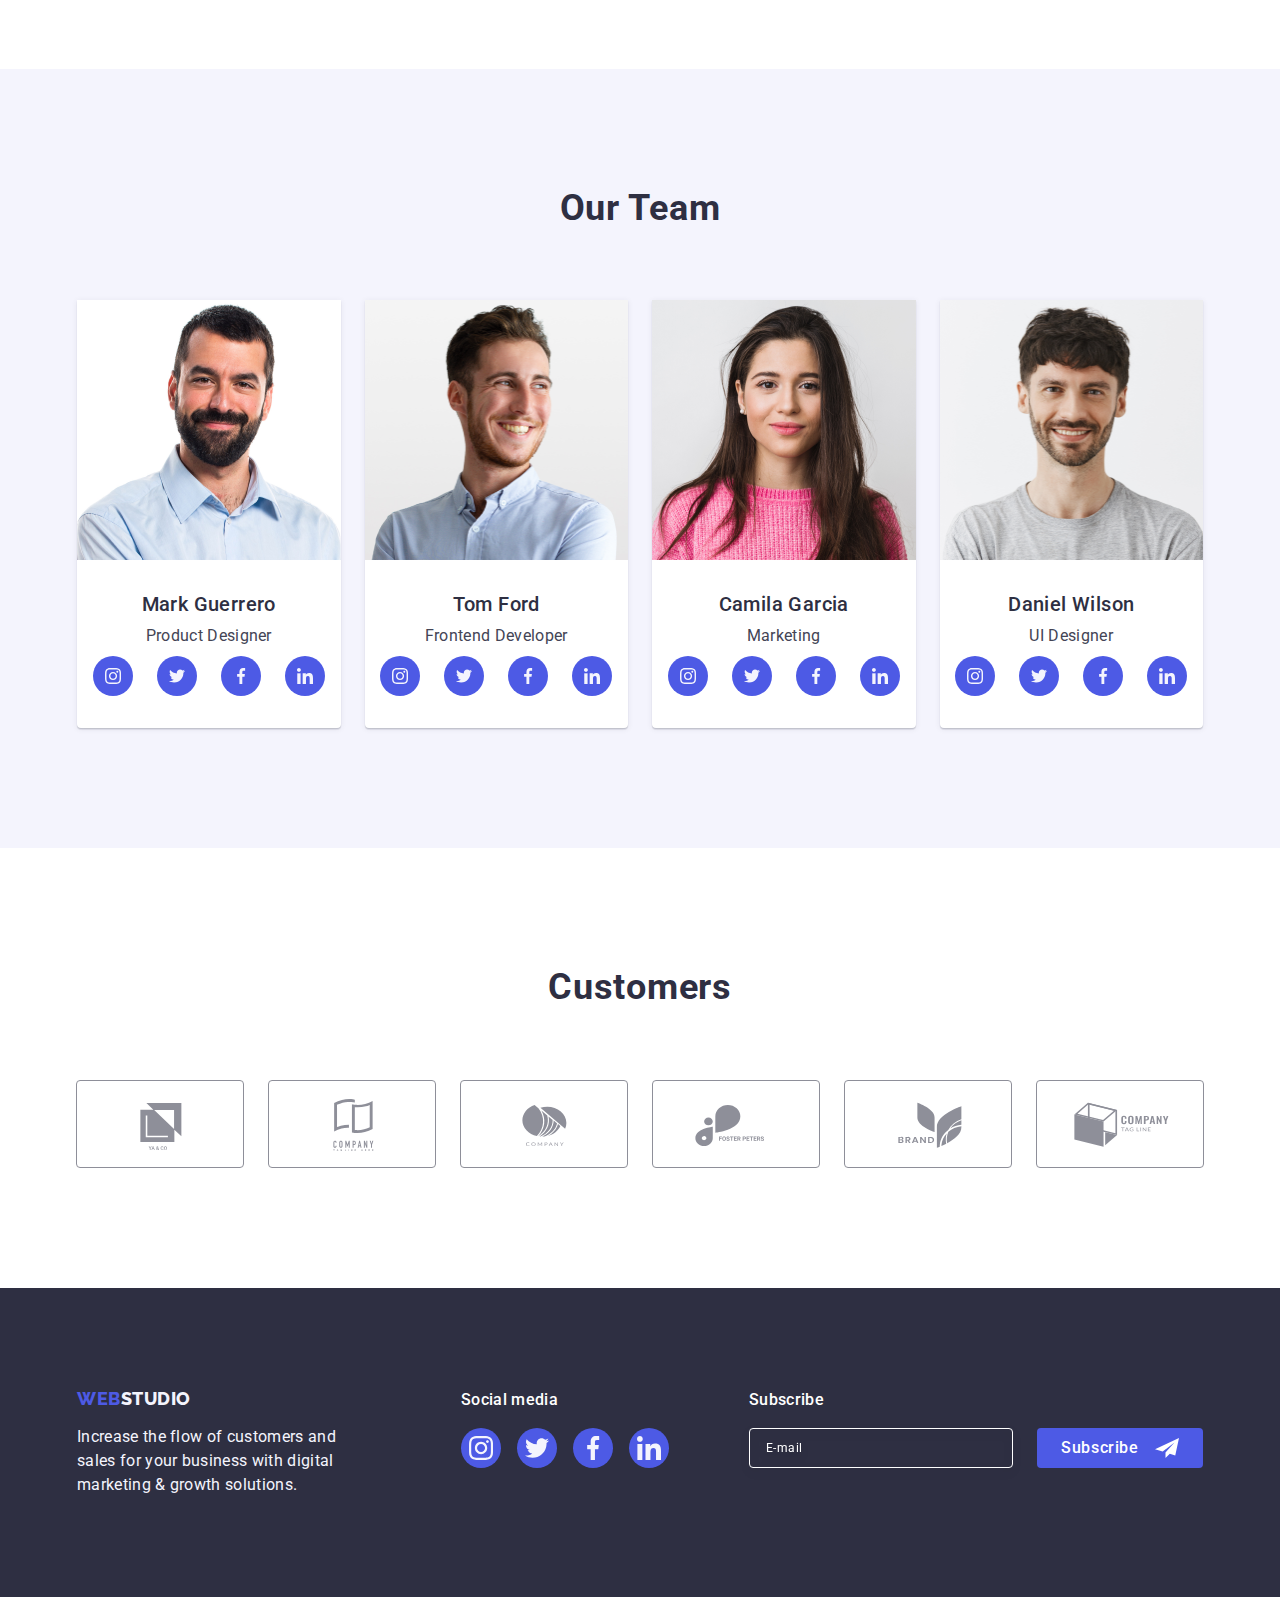
==== commit 76ac7f88: "pravki" ====
--- a/index.html
+++ b/index.html
@@ -450,7 +450,7 @@
         
             <ul class="mobile-menu">
                 <li class="mobile-menu-item">
-                    <a class="mobile-menu-link link" href="">Studio</a>
+                    <a class="mobile-menu-link active link" href="">Studio</a>
                 </li>
                 <li class="mobile-menu-item">
                     <a class="mobile-menu-link link" href="">Portfolio</a>
--- a/css/styles.css
+++ b/css/styles.css
@@ -218,6 +218,8 @@
 /* MAIN */
 
 .section-top {
+        padding-top: 112px;
+        padding-bottom: 112px;
         margin: 0 auto;
     background-image: linear-gradient(rgba(46, 47, 66, 0.70), rgba(46, 47, 66, 0.70)),
             url("../images/topbg_mob@1x.jpg");
@@ -245,6 +247,8 @@
 }
 @media only screen and (min-width: 769px) {
     .section-top {
+        padding: 188px 0;
+        max-width: 1440px;
         background-image: linear-gradient(rgba(46, 47, 66, 0.70), rgba(46, 47, 66, 0.70)),
          url("../images/topbg_desk@1x.jpg");
       }
@@ -255,13 +259,8 @@
       }
     }    
 }
+
 .top-div {
-    display: flex;
-    flex-direction: column;
-    align-items: center;
-    justify-content: center;
-    padding-top: 188px;
-    padding-bottom: 188px;
 
 }
 
@@ -272,6 +271,8 @@
 line-height: 1.07;
 letter-spacing: 1.12px;
 text-align: center;
+max-width: 496px;
+   margin: 0 auto;
 }
 
 @media only screen and (max-width: 767px) {
@@ -297,6 +298,7 @@
 border-radius: 4px ;
 gap: 10px;
 box-shadow: 0px 4px 4px 0px #00000026;
+margin: 0 auto;
 margin-top: 72px;
 transition: background-color 250ms cubic-bezier(0.4, 0, 0.2, 1);
 }
@@ -372,10 +374,13 @@
 .preference-title { 
     margin-bottom: 8px;
 }
-
+@media only screen and (max-width: 768px) {
+  .preference-title {
+    text-align: center;
+  }
+}
 @media only screen and (max-width: 1157px) {
   .preference-title {
-    margin-bottom: 8px;
     font-size: 36px;
     font-weight: 700;
     line-height: 1.11;
@@ -389,9 +394,11 @@
     letter-spacing: 0.32px;
   } 
 }
+  .what {
+      padding-bottom: 120px;}
+
 @media only screen and (max-width: 1157px) {
   .what {
-      padding-bottom: 120px;
       display: none;
   } 
 }
@@ -408,15 +415,16 @@
 }
 .team {
     background-color: var(--light-color);
+    padding: 96px 0;
+    max-width: 1440px;
+    margin: 0 auto;
 }
 .team-div {
-    padding-top: 96px;
-    padding-bottom: 96px;
-}
-@media only screen and (min-width: 1158px) {
-  .team-div {
-    padding-top: 120px;
-    padding-bottom: 120px;
+
+}
+@media only screen and (min-width: 1158px) {
+  .team {
+    padding: 120px 0;
   } 
 }
 .team-block {
@@ -506,8 +514,8 @@
         margin-bottom: 72px;
 }
 .clients-div {
-    flex-shrink: 0;
-}
+}
+
 @media only screen and (min-width: 1158px) {
   .clients-div {
       height: 200px;
@@ -541,13 +549,8 @@
 }
 @media only screen and (min-width: 768px) {
 .clients-block {
-    width: calc((100% - 48px) / 3);
-  }
-}
-@media only screen and (min-width: 1158px) {
-    .clients-block {
-        width: calc((100% - 120px) / 6);
-    }
+    width: 168px;
+  }
 }
 .clients-links {
     width: 100%;
@@ -574,11 +577,16 @@
 
 .footer {
     background-color: var(--dark-color);
-}
-
+    padding: 96px 0;
+}
+@media only screen and (min-width: 1158px) {
+   .footer{
+        padding: 100px 0;
+        max-width: 1440px;
+        margin: 0 auto;
+  }
+}
 .footer-block {
-    padding-top:96px;
-    padding-bottom: 96px;
     display: flex;
     gap: 72px;
     flex-direction: column;
@@ -591,13 +599,16 @@
       flex-direction: row;
       justify-content: left;
       align-items: flex-start;
-      gap: 24px;
-    padding-left: 108px;
-  } 
-}
-@media only screen and (min-width: 1158px) {
+      gap: 72px 24px;
+  } 
+}
+@media only screen and (min-width: 768px) and (max-width: 1157px){
   .footer-block {
-    padding: 100px 16px;
+    max-width: 550px;
+  }
+}
+@media only screen and (min-width: 1158px) {
+  .footer-block {
     flex-wrap: nowrap;
       align-items: baseline;
       gap: 0;
@@ -667,7 +678,6 @@
 .footer-social-links {
     width: 100%;
     height: 100%;
-    flex-shrink: 0;
     border-radius: 50%;
     background-color: var(--primary-color);
     display: flex;
@@ -703,8 +713,8 @@
 
 @media only screen and (max-width: 767px) {
   .footer-subs-title {
-text-align: center;
-      margin-bottom: 16px;
+    text-align: center;
+    margin-bottom: 16px;
   } 
 }
 .footer-subs-form {
@@ -713,12 +723,12 @@
 }
 @media only screen and (max-width: 767px) {
   .footer-subs-form {
-      display: flex;
-      flex-direction: column;
-      justify-content: center;
-      align-items: center;
-      gap: 16px;
-  } 
+    display: flex;
+    flex-direction: column;
+    justify-content: center;
+    align-items: center;
+    gap: 16px;
+} 
 }
 
 .footer-subs-input {
@@ -765,14 +775,16 @@
 /* PORTFOLIO */
 
 .port {
-    padding-top: 172px;
-    padding-bottom: 120px;
-}
-.filter {
-    display: flex;
-    gap: 24px;
-    justify-content: center;
-    margin-bottom: 72px;
+    padding-top: 48px;
+    padding-bottom: 48px;
+}
+.filter-menu {
+    display: flex;
+   flex-wrap: wrap;
+    row-gap: 16px;
+    column-gap: 24px;
+    justify-content: start;
+    margin-bottom: 48px;
 }
 .filter-btn {
     color: var(--primary-color);
@@ -799,9 +811,17 @@
 }
 
 .portfolio-list {
+    display: flex;
     flex-wrap: wrap;
     column-gap: 24px;
     row-gap: 48px;
+    justify-content: center;
+}
+@media only screen and (min-width: 768px) {
+    .portfolio-list {
+    row-gap: 72px;
+    justify-content:flex-start;
+  }
 }
 .overlay-block {
 position: relative;
@@ -815,8 +835,18 @@
 .cards-list {
     background: var(--white-back-color);
     border: 1px solid var(--accent-color);
-    width: calc((100% - 48px) / 3);
-}
+    /* width: calc((100% - 48px) / 3); */
+}
+@media only screen and (min-width: 768px) {
+  .cards-list {
+      width: calc((100% - 24px) / 2);
+  } 
+}
+@media only screen and (min-width: 1158px) {
+    .cards-list {
+        width: calc((100% - 48px) / 3);
+    } 
+  }
 .cards-links {
     display: block;
     transition: box-shadow 250ms cubic-bezier(0.4, 0, 0.2, 1);
@@ -875,14 +905,16 @@
 }
 
 .modal-form {
+    width: 95%;
+    max-width: 392px;
+    height: 95%;
+    max-height: 584px;
+    /* overflow: scroll; */
     position: absolute;
     top: 50%;
     left: 50%;
         padding: 72px 24px 24px 24px;
     transform: translate(-50%, -50%) scale(1);
-
-    width: 408px;
-    min-height: 584px;
     background-color: var(--modal-back-color);
     border-radius: 4px;
 
@@ -891,6 +923,11 @@
     transition: transform 250ms cubic-bezier(0.4, 0, 0.2, 1); 
 }
 
+@media only screen and (max-width: 392px) , (max-height:584px) {
+  .modal-form  {
+        overflow: scroll;
+  }
+}
 .modal-btn {
     position: absolute;
     z-index: 10;
@@ -931,7 +968,6 @@
     letter-spacing: 0.48px;
 }
 .form_capitel {
-    width: 360px;
     margin-bottom: 16px;
     color: var(--dark-color);
     text-align: center;
@@ -1150,13 +1186,20 @@
     letter-spacing: 0.72px;
     text-transform: capitalize;
 }
-
+.mobile-menu-link.active {
+    color: var(--pressed-color);
+}
 .mobile-networks {
     display: flex;
+    gap: 30px;
+    margin-top: 48px;
+}
+
+@media only screen and (min-width: 428px) {
+  .mobile-networks {
     gap: 56px;
-    margin-top: 48px;
-}
-
+  }
+}
 .mobile-networks-item {
     width: 40px;
     height: 40px;
